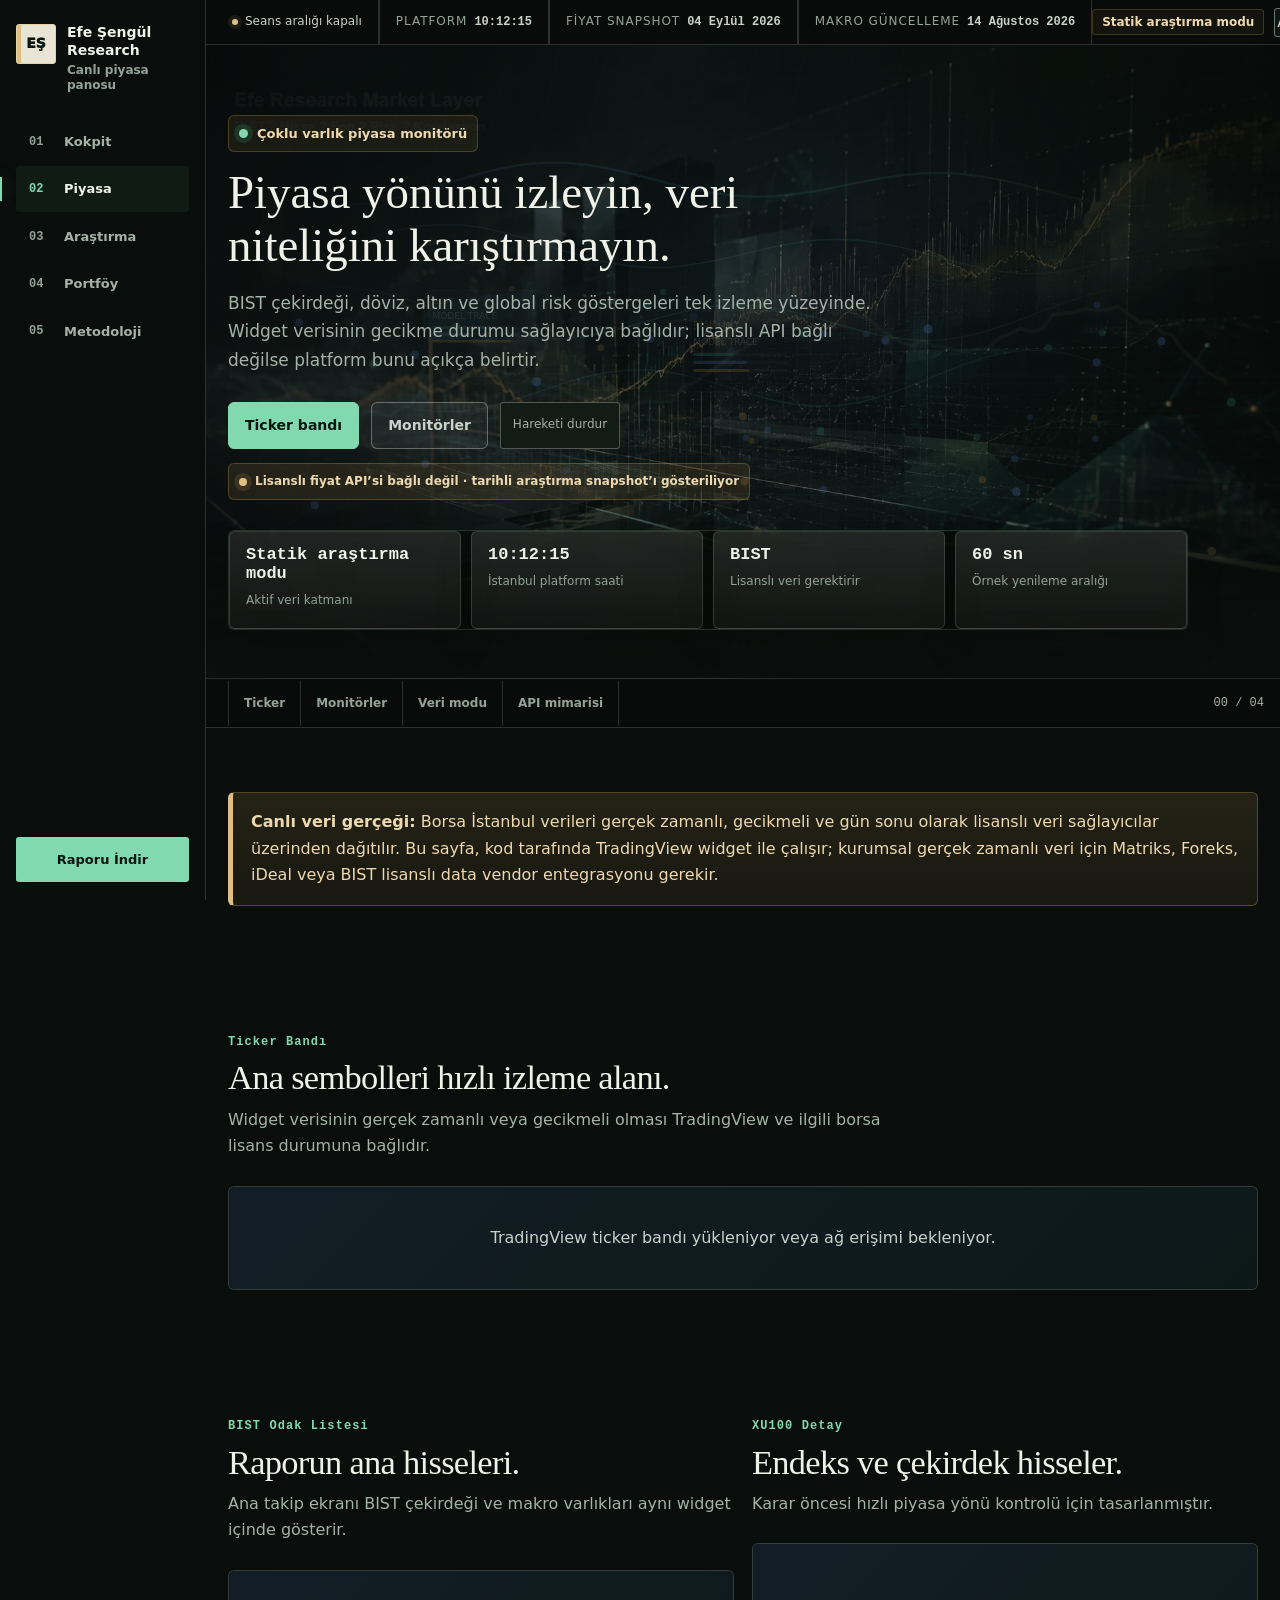
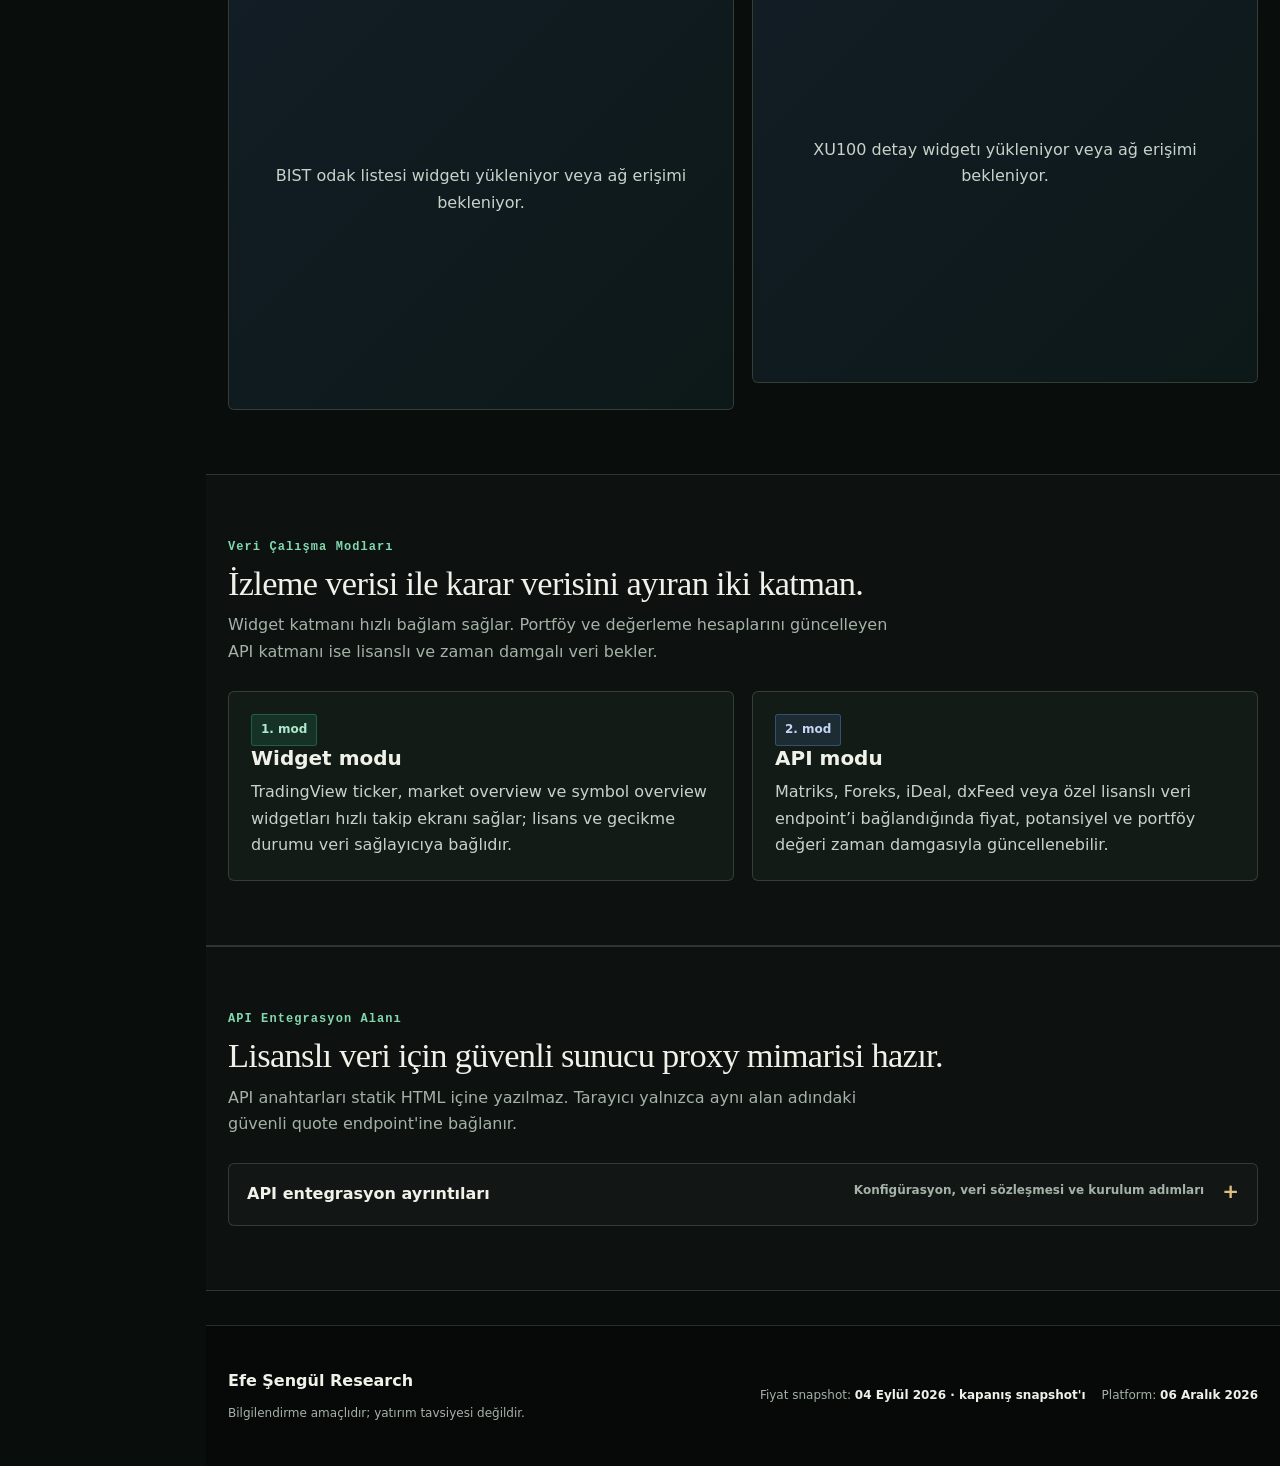
==== live.html @ 3cf21841 "feat: Faz 2 basariyla tamamlandi ve dinamik platform UI entegre edildi" ====
<!doctype html>
<html lang="tr">
<head>
  <meta charset="utf-8">
  <meta name="viewport" content="width=device-width, initial-scale=1">
  <meta name="theme-color" content="#080b0d">
  <title>Canlı Piyasa | Efe Şengül Research</title>
  <meta name="description" content="BIST 100, ana hisseler, USD/TRY, altın ve global teknoloji teması için TradingView widget destekli canlı piyasa ekranı.">
  <link rel="stylesheet" href="assets/css/styles.css?v=3.4.0">
  <link rel="stylesheet" href="assets/css/research-os.css?v=3.4.0">
  <link rel="icon" href="assets/img/logo.svg" type="image/svg+xml">
  <script defer src="assets/js/data.js?v=3.4.0"></script>
  <script defer src="assets/js/finance-3d-background.js?v=3.4.0"></script>
  <script defer src="assets/js/app.js?v=3.4.0"></script>
  <script defer blocking="render" src="assets/js/platform-ui.js?v=3.4.0"></script>
  <script defer src="assets/js/live-adapter.js?v=3.4.0"></script>
</head>
<body data-page="live" data-scene="flow">
  <div class="market-backdrop" aria-hidden="true"></div>
  <a class="skip-link" href="#main">İçeriğe geç</a>
  <nav class="nav">
    <div class="container nav-inner">
      <a class="brand" href="index.html"><span class="brand-mark">EŞ</span><span>Efe Şengül Research<small>Canlı piyasa panosu</small></span></a>
      <button class="nav-toggle" type="button" aria-controls="site-links" aria-expanded="false" aria-label="Menüyü aç"><span></span></button>
      <div class="links" id="site-links">
        <a href="index.html">Kokpit</a>
        <a class="active" href="live.html">Piyasa</a>
        <a href="report.html">Araştırma</a>
        <a href="portfolio.html">Portföy</a>
        <a href="methodology.html">Metodoloji</a>
        <a class="btn primary small" href="downloads/BIST_Rapor_Efe_AI_Profesyonel_Final.docx">Raporu İndir</a>
      </div>
    </div>
  </nav>

  <header class="hero page-hero">
    <video class="hero-video" muted loop playsinline preload="none" poster="assets/img/finance-depth-poster.webp">
      <source src="assets/video/market-motion.webm" type="video/webm">
    </video>
    <div class="container">
      <span class="eyebrow"><i class="status-dot"></i> Çoklu varlık piyasa monitörü</span>
      <h1>Piyasa yönünü izleyin, veri niteliğini karıştırmayın.</h1>
      <p class="lead">BIST çekirdeği, döviz, altın ve global risk göstergeleri tek izleme yüzeyinde. Widget verisinin gecikme durumu sağlayıcıya bağlıdır; lisanslı API bağlı değilse platform bunu açıkça belirtir.</p>
      <div class="hero-actions">
        <a class="btn primary" href="#ticker">Ticker bandı</a>
        <a class="btn ghost" href="#monitor">Monitörler</a>
      </div>
      <div class="hero-stats">
        <div class="stat"><b data-feed-label>Statik araştırma modu</b><span>Aktif veri katmanı</span></div>
        <div class="stat"><b data-clock="time">--:--</b><span>İstanbul platform saati</span></div>
        <div class="stat"><b>BIST</b><span>Lisanslı veri gerektirir</span></div>
        <div class="stat"><b>60 sn</b><span>Örnek yenileme aralığı</span></div>
      </div>
    </div>
  </header>

  <main id="main">
    <div class="page-tabs-wrap" aria-label="Piyasa ekranı bölümleri">
      <div class="container page-tabs"><a href="#ticker">Ticker</a><a href="#monitor">Monitörler</a><a href="#modes">Veri modu</a><a href="#api">API mimarisi</a></div>
    </div>
    <section>
      <div class="container">
        <div class="notice"><strong>Canlı veri gerçeği:</strong> Borsa İstanbul verileri gerçek zamanlı, gecikmeli ve gün sonu olarak lisanslı veri sağlayıcılar üzerinden dağıtılır. Bu sayfa, kod tarafında TradingView widget ile çalışır; kurumsal gerçek zamanlı veri için Matriks, Foreks, iDeal veya BIST lisanslı data vendor entegrasyonu gerekir.</div>
      </div>
    </section>

    <section id="ticker">
      <div class="container">
        <div class="section-head">
          <div>
            <p class="section-kicker">Ticker Bandı</p>
            <h2 class="section-title">Ana sembolleri hızlı izleme alanı.</h2>
            <p class="section-sub">Widget verisinin gerçek zamanlı veya gecikmeli olması TradingView ve ilgili borsa lisans durumuna bağlıdır.</p>
          </div>
        </div>
        <div class="live-box compact">
          <div class="tradingview-widget-container">
            <div class="tradingview-widget-container__widget"></div>
            <script type="text/javascript" src="https://s3.tradingview.com/external-embedding/embed-widget-ticker-tape.js" async>
            {"symbols":[{"proName":"BIST:XU100","title":"BIST 100"},{"proName":"BIST:GARAN","title":"GARAN"},{"proName":"BIST:YKBNK","title":"YKBNK"},{"proName":"BIST:AKBNK","title":"AKBNK"},{"proName":"BIST:TUPRS","title":"TUPRS"},{"proName":"BIST:ASELS","title":"ASELS"},{"proName":"BIST:BIMAS","title":"BIMAS"},{"proName":"BIST:THYAO","title":"THYAO"},{"proName":"FX_IDC:USDTRY","title":"USD/TRY"},{"proName":"OANDA:XAUUSD","title":"Altın"}],"showSymbolLogo":true,"isTransparent":true,"displayMode":"adaptive","colorTheme":"dark","locale":"tr"}
            </script>
          </div>
          <div class="live-placeholder">TradingView ticker bandı yükleniyor veya ağ erişimi bekleniyor.</div>
        </div>
      </div>
    </section>

    <section id="monitor">
      <div class="container grid two">
        <div>
          <div class="section-head">
            <div>
              <p class="section-kicker">BIST Odak Listesi</p>
              <h2 class="section-title">Raporun ana hisseleri.</h2>
              <p class="section-sub">Ana takip ekranı BIST çekirdeği ve makro varlıkları aynı widget içinde gösterir.</p>
            </div>
          </div>
          <div class="live-box">
            <div class="tradingview-widget-container" style="height:100%;width:100%">
              <div class="tradingview-widget-container__widget" style="height:calc(100% - 32px);width:100%"></div>
              <script type="text/javascript" src="https://s3.tradingview.com/external-embedding/embed-widget-market-overview.js" async>
              {"colorTheme":"dark","dateRange":"12M","showChart":true,"locale":"tr","largeChartUrl":"","isTransparent":true,"showSymbolLogo":true,"showFloatingTooltip":false,"width":"100%","height":"100%","plotLineColorGrowing":"rgba(53, 196, 159, 1)","plotLineColorFalling":"rgba(239, 102, 119, 1)","gridLineColor":"rgba(255, 255, 255, 0.06)","scaleFontColor":"rgba(203, 213, 225, 1)","belowLineFillColorGrowing":"rgba(53, 196, 159, 0.14)","belowLineFillColorFalling":"rgba(239, 102, 119, 0.12)","belowLineFillColorGrowingBottom":"rgba(53, 196, 159, 0)","belowLineFillColorFallingBottom":"rgba(239, 102, 119, 0)","symbolActiveColor":"rgba(53, 196, 159, 0.16)","tabs":[{"title":"BIST Çekirdek","symbols":[{"s":"BIST:XU100","d":"BIST 100"},{"s":"BIST:GARAN","d":"GARAN"},{"s":"BIST:YKBNK","d":"YKBNK"},{"s":"BIST:AKBNK","d":"AKBNK"},{"s":"BIST:TUPRS","d":"TUPRS"},{"s":"BIST:ASELS","d":"ASELS"},{"s":"BIST:BIMAS","d":"BIMAS"},{"s":"BIST:TCELL","d":"TCELL"},{"s":"BIST:THYAO","d":"THYAO"}]},{"title":"Makro","symbols":[{"s":"FX_IDC:USDTRY","d":"USD/TRY"},{"s":"OANDA:XAUUSD","d":"XAU/USD"},{"s":"TVC:DXY","d":"DXY"},{"s":"NASDAQ:NDX","d":"Nasdaq 100"}]}]}
              </script>
            </div>
            <div class="live-placeholder">BIST odak listesi widgetı yükleniyor veya ağ erişimi bekleniyor.</div>
          </div>
        </div>
        <div>
          <div class="section-head">
            <div>
              <p class="section-kicker">XU100 Detay</p>
              <h2 class="section-title">Endeks ve çekirdek hisseler.</h2>
              <p class="section-sub">Karar öncesi hızlı piyasa yönü kontrolü için tasarlanmıştır.</p>
            </div>
          </div>
          <div class="live-box">
            <div class="tradingview-widget-container" style="height:100%;width:100%">
              <div class="tradingview-widget-container__widget" style="height:100%;width:100%"></div>
              <script type="text/javascript" src="https://s3.tradingview.com/external-embedding/embed-widget-symbol-overview.js" async>
              {"symbols":[["BIST 100","BIST:XU100|1D"],["Garanti","BIST:GARAN|1D"],["Tüpraş","BIST:TUPRS|1D"],["Aselsan","BIST:ASELS|1D"]],"chartOnly":false,"width":"100%","height":"100%","locale":"tr","colorTheme":"dark","autosize":true,"showVolume":false,"showMA":false,"hideDateRanges":false,"hideMarketStatus":false,"hideSymbolLogo":false,"scalePosition":"right","scaleMode":"Normal","fontFamily":"Inter, sans-serif","fontSize":"10","noTimeScale":false,"valuesTracking":"1","changeMode":"price-and-percent","chartType":"area","lineWidth":2,"lineType":0,"dateRanges":["1d|1","1m|30","3m|60","12m|1D","60m|1W","all|1M"]}
              </script>
            </div>
            <div class="live-placeholder">XU100 detay widgetı yükleniyor veya ağ erişimi bekleniyor.</div>
          </div>
        </div>
      </div>
    </section>

    <section class="band" id="modes">
      <div class="container">
        <div class="section-head compact-head">
          <div>
            <p class="section-kicker">Veri Çalışma Modları</p>
            <h2 class="section-title">İzleme verisi ile karar verisini ayıran iki katman.</h2>
            <p class="section-sub">Widget katmanı hızlı bağlam sağlar. Portföy ve değerleme hesaplarını güncelleyen API katmanı ise lisanslı ve zaman damgalı veri bekler.</p>
          </div>
        </div>
        <div class="grid two" id="live-modes"></div>
      </div>
    </section>

    <section id="api" class="band">
      <div class="container">
        <div class="section-head compact-head">
          <div>
            <p class="section-kicker">API Entegrasyon Alanı</p>
            <h2 class="section-title">Lisanslı veri için güvenli sunucu proxy mimarisi hazır.</h2>
            <p class="section-sub">API anahtarları statik HTML içine yazılmaz. Tarayıcı yalnızca aynı alan adındaki güvenli quote endpoint'ine bağlanır.</p>
          </div>
        </div>
        <details class="technical-disclosure">
          <summary><span>API entegrasyon ayrıntıları</span><small>Konfigürasyon, veri sözleşmesi ve kurulum adımları</small></summary>
          <div class="technical-body">
        <div class="code">window.EFE_RESEARCH_LIVE_CONFIG = {
  provider: 'licensed-vendor',
  endpoint: '/api/quotes',
  indexSymbol: 'XU100',
  refreshMs: 60000
};</div>
        <div class="section-head" style="margin-top:28px">
          <div>
            <p class="section-kicker">Kurulum Adımları</p>
            <h2 class="section-title">Widget modundan API moduna geçiş.</h2>
            <p class="section-sub">Bu adımlar tamamlandığında canlı fiyatlar değerleme panosuna ve portföy ekranına bağlanabilir.</p>
          </div>
        </div>
        <div class="process" id="api-steps"></div>
        <div class="code" style="margin-top:18px">Beklenen örnek endpoint çıktısı:
GET /api/quotes?symbols=GARAN,YKBNK,AKBNK,TUPRS,XU100

{
  "GARAN": {
    "price": 131.40,
    "changePct": 0.00,
    "time": "2026-09-04T18:10:00+03:00"
  },
  "XU100": {
    "price": 14012.42,
    "time": "2026-09-04T18:30:00+03:00"
  }
}</div>
          </div>
        </details>
      </div>
    </section>
  </main>

  <footer class="footer">
    <div class="container footer-grid">
      <div><b>Efe Şengül Research</b><div class="disclaimer">Bilgilendirme amaçlıdır; yatırım tavsiyesi değildir.</div></div>
      <div class="footer-meta"><span>Fiyat snapshot: <b data-lock="marketReferenceDate"></b></span><span>Platform: <b data-clock="date"></b></span></div>
    </div>
  </footer>
</body>
</html>
---- assets/css/styles.css ----
:root{
  /* Shared design decisions. Existing component names below are aliases. */
  --color-bg:#090d0b;
  --color-bg-soft:#0e1410;
  --color-surface:#131b16;
  --color-surface-raised:#1b261f;
  --color-surface-high:#223027;
  --color-text:#f0f2e9;
  --color-text-secondary:#c8d2ca;
  --color-text-muted:#a4b2a8;
  --color-text-subtle:#94a399;
  --color-on-accent:#09150f;
  --color-signal:#82d9b0;
  --color-signal-light:#afe9cc;
  --color-reference:#9cbcf3;
  --color-reference-light:#c4d5f5;
  --color-caution:#dfc082;
  --color-caution-light:#eed9b0;
  --color-risk:#f39792;
  --color-risk-light:#ffc1bb;
  --color-border:rgba(200,219,206,.18);
  --color-border-strong:rgba(200,219,206,.32);
  --color-border-control:#657d6e;
  --color-focus:var(--color-signal-light);
  --font-ui:"Segoe UI",system-ui,-apple-system,BlinkMacSystemFont,Arial,sans-serif;
  --font-editorial:Georgia,"Times New Roman",serif;
  --font-data:Consolas,"SFMono-Regular",Menlo,monospace;
  --text-caption:.75rem;
  --text-small:.8125rem;
  --text-ui:.875rem;
  --text-body:1rem;
  --text-lead:1.0625rem;
  --text-card:1.25rem;
  --text-section:clamp(1.75rem,1.35rem + 1vw,2.25rem);
  --text-display:clamp(2.25rem,1.65rem + 1.6vw,3.25rem);
  --leading-body:1.65;
  --leading-compact:1.4;
  --leading-heading:1.12;
  --measure-copy:65ch;
  --measure-lead:60ch;
  --measure-title:24ch;
  --space-1:4px;
  --space-2:8px;
  --space-3:12px;
  --space-4:16px;
  --space-5:20px;
  --space-6:24px;
  --space-8:32px;
  --space-12:48px;
  --space-16:64px;
  --space-24:96px;
  --space-section:clamp(44px,5vw,72px);
  --page-gutter:clamp(16px,2.2vw,32px);
  --radius-xs:3px;
  --radius-sm:6px;
  --radius-md:10px;
  --shadow-sm:0 8px 24px rgba(0,0,0,.16);
  --shadow-md:0 18px 48px rgba(0,0,0,.24);
  --shadow-lg:0 28px 80px rgba(0,0,0,.4);
  --motion-micro:180ms;
  --motion-ui:400ms;
  --motion-narrative:760ms;
  --ease-out:cubic-bezier(.22,1,.36,1);
  --bg:var(--color-bg);
  --bg-2:var(--color-bg-soft);
  --bg-3:var(--color-surface);
  --surface:var(--color-surface);
  --surface-2:var(--color-surface-raised);
  --surface-3:var(--color-surface-high);
  --surface-soft:rgba(255,255,255,.04);
  --ink:var(--color-text);
  --ink-2:var(--color-text-secondary);
  --muted:var(--color-text-muted);
  --muted-2:var(--color-text-subtle);
  --line:var(--color-border);
  --line-strong:var(--color-border-strong);
  --green:var(--color-signal);
  --green-2:var(--color-signal-light);
  --blue:var(--color-reference);
  --blue-2:var(--color-reference-light);
  --gold:var(--color-caution);
  --gold-2:var(--color-caution-light);
  --red:var(--color-risk);
  --red-2:var(--color-risk-light);
  --shadow:var(--shadow-md);
  --shadow-strong:var(--shadow-lg);
  --radius:var(--radius-sm);
  --max:1480px;
  --nav-h:74px;
  --rail-h:44px;
  --tabs-h:48px;
  --shell-sticky-offset:calc(var(--rail-h) + 1px);
}

*{box-sizing:border-box}
html{scroll-behavior:smooth;background:var(--bg)}
body{
  margin:0;
  min-width:320px;
  overflow-x:hidden;
  color:var(--ink-2);
  background:
    linear-gradient(180deg,#07090a 0%,#0b1012 42%,#080b0c 100%);
  font-family:var(--font-ui);
  font-size:var(--text-body);
  line-height:var(--leading-body);
  text-rendering:optimizeLegibility;
}
body::selection{background:rgba(52,211,153,.22);color:var(--ink)}
a{color:inherit;text-decoration:none}
button,input,select,textarea{font:inherit}
img,svg,video,canvas{max-width:100%}
h1,h2,h3,p{overflow-wrap:anywhere}
.container{max-width:var(--max);margin:0 auto;padding:0 var(--space-6)}
.skip-link{
  position:absolute;
  left:24px;
  top:-64px;
  z-index:300;
  padding:10px 14px;
  border:1px solid var(--line-strong);
  border-radius:var(--radius);
  background:#f8fbff;
  color:var(--color-on-accent);
  font-weight:850;
}
.skip-link:focus{top:14px}
:focus-visible{
  outline:2px solid var(--color-focus);
  outline-offset:3px;
}

.market-backdrop{
  position:fixed;
  inset:0;
  z-index:-2;
  pointer-events:none;
  overflow:hidden;
  background:
    linear-gradient(180deg,rgba(9,13,14,.94),rgba(6,9,10,.99)),
    linear-gradient(120deg,rgba(79,209,165,.06),transparent 42%,rgba(215,179,106,.045));
}
.market-backdrop::before{
  content:"";
  position:absolute;
  inset:0;
  opacity:.42;
  background:
    linear-gradient(rgba(180,205,230,.045) 1px,transparent 1px),
    linear-gradient(90deg,rgba(180,205,230,.045) 1px,transparent 1px);
  background-size:48px 48px;
  mask-image:linear-gradient(180deg,rgba(0,0,0,.85),rgba(0,0,0,.35));
}
.market-backdrop::after{
  content:"";
  position:absolute;
  inset:-25% -10%;
  opacity:.28;
  background:
    repeating-linear-gradient(112deg,transparent 0 94px,rgba(52,211,153,.15) 95px 96px,transparent 97px 190px),
    repeating-linear-gradient(68deg,transparent 0 132px,rgba(228,183,97,.10) 133px 134px,transparent 135px 264px);
  transform:translate3d(-4%,0,0);
  animation:marketDrift 32s linear infinite;
}
@keyframes marketDrift{to{transform:translate3d(4%,0,0)}}

.nav{
  position:sticky;
  top:0;
  z-index:120;
  background:rgba(7,9,10,.88);
  border-bottom:1px solid var(--line);
  backdrop-filter:blur(18px);
}
.nav-inner{
  min-height:var(--nav-h);
  display:flex;
  align-items:center;
  justify-content:space-between;
  gap:var(--space-5);
}
.brand{
  display:flex;
  align-items:center;
  gap:var(--space-3);
  min-width:0;
  font-weight:900;
  color:var(--ink);
  flex:0 0 auto;
  white-space:nowrap;
}
.brand-mark{
  width:42px;
  height:42px;
  display:grid;
  place-items:center;
  flex:0 0 auto;
  border:1px solid rgba(240,210,140,.36);
  border-radius:var(--radius);
  color:var(--color-on-accent);
  background:linear-gradient(135deg,#d6a94f,#fff1ba 56%,#7de7c8);
  box-shadow:0 14px 34px rgba(228,183,97,.22);
  font-weight:950;
}
.brand small{
  display:block;
  margin-top:-3px;
  color:var(--muted);
  font-size:var(--text-caption);
  font-weight:700;
}
.links{
  display:flex;
  align-items:center;
  gap:var(--space-1);
}
.links a{
  padding:10px var(--space-3);
  border:1px solid transparent;
  border-radius:var(--radius);
  color:var(--ink-2);
  font-size:var(--text-ui);
  font-weight:760;
}
.links a:hover,
.links a.active{
  border-color:rgba(255,255,255,.08);
  background:rgba(255,255,255,.07);
  color:var(--ink);
}
.nav-toggle{
  display:none;
  width:42px;
  height:42px;
  border:1px solid var(--line);
  border-radius:var(--radius);
  background:rgba(255,255,255,.06);
  color:var(--ink);
  align-items:center;
  justify-content:center;
  cursor:pointer;
}
.nav-toggle span{
  display:block;
  width:18px;
  height:2px;
  background:currentColor;
  position:relative;
}
.nav-toggle span::before,
.nav-toggle span::after{
  content:"";
  position:absolute;
  left:0;
  width:18px;
  height:2px;
  background:currentColor;
}
.nav-toggle span::before{top:-6px}
.nav-toggle span::after{top:6px}

.btn{
  display:inline-flex;
  align-items:center;
  justify-content:center;
  gap:9px;
  min-height:44px;
  padding:11px var(--space-4);
  border:1px solid var(--line-strong);
  border-radius:var(--radius);
  background:rgba(255,255,255,.065);
  color:var(--ink);
  font-weight:820;
  cursor:pointer;
  transition:transform var(--motion-micro) var(--ease-out), box-shadow var(--motion-micro) var(--ease-out), border-color var(--motion-micro) var(--ease-out), background var(--motion-micro) var(--ease-out);
}
.btn:hover{
  transform:translateY(-1px);
  border-color:rgba(255,255,255,.42);
  background:rgba(255,255,255,.10);
  box-shadow:0 16px 32px rgba(0,0,0,.22);
}
.btn.primary{
  border-color:transparent;
  color:var(--color-on-accent);
  background:linear-gradient(135deg,#d8aa50,#fff0ba 56%,#7de7c8);
  box-shadow:0 18px 38px rgba(228,183,97,.24);
}
.btn.dark{background:#050b12;border-color:var(--line-strong);color:var(--ink)}
.btn.blue{
  border-color:rgba(107,166,255,.32);
  background:rgba(107,166,255,.12);
  color:var(--blue-2);
}
.btn.ghost{background:transparent;color:var(--ink);border-color:rgba(255,255,255,.32)}
.btn.small{min-height:38px;padding:var(--space-2) var(--space-3);font-size:var(--text-small)}

.hero{
  position:relative;
  overflow:hidden;
  isolation:isolate;
  color:var(--ink);
  background:
    linear-gradient(145deg,#060809 0%,#0d1517 52%,#111b1d 100%);
}
.hero-video{
  position:absolute;
  inset:0;
  z-index:0;
  width:100%;
  height:100%;
  object-fit:cover;
  opacity:.15;
  filter:saturate(.92) contrast(1.12) brightness(.72);
  pointer-events:none;
}
.finance-bg-canvas{
  position:absolute;
  inset:0;
  z-index:1;
  width:100%;
  height:100%;
  pointer-events:none;
  opacity:.86;
  mix-blend-mode:screen;
}
.hero::before{
  content:"";
  position:absolute;
  inset:0;
  z-index:2;
  opacity:.72;
  pointer-events:none;
  background:
    linear-gradient(90deg,rgba(7,9,10,.96) 0%,rgba(7,10,11,.76) 43%,rgba(7,10,11,.42) 100%),
    linear-gradient(rgba(255,255,255,.05) 1px,transparent 1px),
    linear-gradient(90deg,rgba(255,255,255,.045) 1px,transparent 1px);
  background-size:auto,44px 44px,44px 44px;
}
.hero::after{
  content:"";
  position:absolute;
  z-index:2;
  left:0;
  right:0;
  bottom:-1px;
  height:160px;
  pointer-events:none;
  background:linear-gradient(180deg,transparent,rgba(5,11,18,.75) 62%,var(--bg));
}
.home-hero{padding:var(--space-8) 0 var(--space-5)}
.page-hero{padding:58px 0 46px}
.hero .container{position:relative;z-index:3}
.hero-grid{
  display:grid;
  grid-template-columns:minmax(0,1.06fr) minmax(410px,.94fr);
  gap:42px;
  align-items:center;
}
.eyebrow{
  display:inline-flex;
  align-items:center;
  gap:9px;
  padding:7px 10px;
  border:1px solid rgba(228,183,97,.24);
  border-radius:var(--radius);
  background:rgba(228,183,97,.08);
  color:var(--gold-2);
  font-size:var(--text-small);
  font-weight:880;
}
.status-dot{
  width:9px;
  height:9px;
  border-radius:50%;
  background:var(--green);
  box-shadow:0 0 0 5px rgba(52,211,153,.14);
}
h1{
  font-family:var(--font-editorial);
  max-width:930px;
  margin:18px 0 18px;
  color:var(--ink);
  font-size:48px;
  line-height:1.04;
  letter-spacing:0;
}
.page-hero h1{max-width:820px;font-size:46px}
.lead{
  max-width:var(--measure-lead);
  margin:0;
  color:var(--ink-2);
  font-size:19px;
}
.hero-actions{
  display:flex;
  flex-wrap:wrap;
  gap:var(--space-3);
  margin-top:28px;
}
.hero-actions .btn.ghost{
  border-color:rgba(255,255,255,.30);
  background:rgba(255,255,255,.045);
}
.hero-actions .btn.ghost:hover{background:rgba(255,255,255,.10)}
.live-data-status{
  display:inline-flex;
  align-items:center;
  width:max-content;
  max-width:100%;
  margin-top:14px;
  padding:var(--space-2) 10px;
  border:1px solid rgba(228,183,97,.25);
  border-radius:var(--radius);
  background:rgba(228,183,97,.10);
  color:var(--gold-2);
  font-size:var(--text-caption);
  font-weight:820;
}
.live-data-status::before{
  content:"";
  width:8px;
  height:8px;
  margin-right:var(--space-2);
  border-radius:50%;
  background:var(--gold);
  box-shadow:0 0 0 5px rgba(228,183,97,.12);
}
.live-data-status[data-state="live"]{
  border-color:rgba(52,211,153,.30);
  background:rgba(52,211,153,.10);
  color:var(--green-2);
}
.live-data-status[data-state="live"]::before{
  background:var(--green);
  box-shadow:0 0 0 5px rgba(52,211,153,.13);
}
.live-data-status[data-state="error"]{
  border-color:rgba(239,102,119,.32);
  background:rgba(239,102,119,.10);
  color:var(--red-2);
}
.live-data-status[data-state="error"]::before{
  background:var(--red);
  box-shadow:0 0 0 5px rgba(239,102,119,.12);
}
.hero-stats{
  display:grid;
  grid-template-columns:repeat(4,1fr);
  gap:10px;
  margin-top:30px;
  max-width:860px;
}
.stat{
  min-height:98px;
  padding:15px;
  border:1px solid rgba(205,220,235,.20);
  border-radius:var(--radius);
  background:linear-gradient(180deg,rgba(255,255,255,.10),rgba(255,255,255,.045));
  box-shadow:0 16px 36px rgba(0,0,0,.17);
  backdrop-filter:blur(12px);
}
.stat b{
  display:block;
  color:var(--ink);
  font-size:24px;
  line-height:1.1;
}
.stat span{
  display:block;
  margin-top:var(--space-2);
  color:var(--ink-2);
  font-size:var(--text-caption);
}

.terminal-panel{
  position:relative;
  min-height:514px;
  padding:var(--space-4);
  border:1px solid rgba(205,220,235,.22);
  border-radius:var(--radius);
  background:linear-gradient(180deg,rgba(255,255,255,.11),rgba(255,255,255,.045));
  box-shadow:var(--shadow-strong);
  backdrop-filter:blur(18px);
}
.terminal-panel::before{
  content:"";
  position:absolute;
  inset:16px;
  border-radius:var(--radius);
  pointer-events:none;
  background:
    linear-gradient(rgba(255,255,255,.035) 1px,transparent 1px),
    linear-gradient(90deg,rgba(255,255,255,.03) 1px,transparent 1px);
  background-size:28px 28px;
  opacity:.45;
}
.terminal-screen{
  position:relative;
  height:100%;
  min-height:482px;
  overflow:hidden;
  border:1px solid rgba(205,220,235,.16);
  border-radius:var(--radius);
  background:linear-gradient(180deg,#07111d,#091723 55%,#071018);
}
.terminal-top{
  height:46px;
  display:flex;
  align-items:center;
  justify-content:space-between;
  gap:14px;
  padding:0 14px;
  border-bottom:1px solid rgba(205,220,235,.12);
  background:rgba(255,255,255,.035);
  color:var(--ink-2);
  font-size:var(--text-small);
}
.window-dots{display:flex;gap:7px}
.window-dots i{
  width:9px;
  height:9px;
  border-radius:50%;
  background:#ef6677;
}
.window-dots i:nth-child(2){background:#e4b761}
.window-dots i:nth-child(3){background:#34d399}
.market-chart{
  position:relative;
  height:152px;
  border-bottom:1px solid rgba(205,220,235,.12);
  background:
    linear-gradient(rgba(255,255,255,.055) 1px,transparent 1px),
    linear-gradient(90deg,rgba(255,255,255,.045) 1px,transparent 1px);
  background-size:34px 34px;
}
.market-chart svg{width:100%;height:100%;display:block}
.market-line{
  stroke:url(#chartStroke);
  stroke-width:3;
  fill:none;
  stroke-linecap:round;
  stroke-dasharray:680;
  animation:drawLine 5.2s ease-in-out infinite alternate;
  filter:drop-shadow(0 0 12px rgba(52,211,153,.36));
}
@keyframes drawLine{from{stroke-dashoffset:260}to{stroke-dashoffset:0}}
.terminal-metrics{
  display:grid;
  grid-template-columns:repeat(2,1fr);
  gap:var(--space-3);
  padding:14px;
}
.terminal-metric{
  padding:15px;
  border:1px solid rgba(205,220,235,.12);
  border-radius:var(--radius);
  background:rgba(255,255,255,.052);
}
.terminal-metric label{display:block;color:var(--muted);font-size:var(--text-caption)}
.terminal-metric b{display:block;margin-top:5px;color:var(--ink);font-size:24px}
.terminal-metric span{display:block;margin-top:5px;color:var(--green-2);font-size:var(--text-caption)}
.terminal-list{
  display:grid;
  gap:var(--space-2);
  padding:0 14px 14px;
}
.terminal-row{
  display:grid;
  grid-template-columns:78px 1fr 84px;
  gap:10px;
  align-items:center;
  color:var(--ink-2);
  font-size:var(--text-small);
}
.mini-track{
  height:8px;
  border-radius:99px;
  background:rgba(255,255,255,.10);
  overflow:hidden;
}
.mini-track i{
  display:block;
  height:100%;
  border-radius:inherit;
  background:linear-gradient(90deg,var(--blue),var(--green),var(--gold));
}

main{position:relative;z-index:1}
section{padding:var(--space-section) 0}
section[id]{scroll-margin-top:calc(var(--nav-h) + 58px)}
.section-head{
  display:flex;
  align-items:flex-end;
  justify-content:space-between;
  gap:var(--space-6);
  margin-bottom:26px;
}
.section-kicker{
  margin:0 0 var(--space-2);
  color:var(--green-2);
  font-size:var(--text-small);
  font-weight:880;
}
.section-title{
  font-family:var(--font-editorial);
  margin:0;
  color:var(--ink);
  font-size:34px;
  line-height:1.12;
  letter-spacing:0;
}
.section-sub{
  max-width:var(--measure-copy);
  margin:10px 0 0;
  color:var(--muted);
}
.band{
  background:linear-gradient(180deg,rgba(255,255,255,.035),rgba(255,255,255,.018));
  border-top:1px solid var(--line);
  border-bottom:1px solid var(--line);
}
.dark-band{
  position:relative;
  overflow:hidden;
  background:
    linear-gradient(135deg,rgba(11,23,34,.96),rgba(5,11,18,.96)),
    repeating-linear-gradient(90deg,transparent 0 88px,rgba(52,211,153,.08) 89px 90px,transparent 91px 176px);
  border-top:1px solid rgba(255,255,255,.08);
  border-bottom:1px solid rgba(255,255,255,.08);
  color:var(--ink);
}
.dark-band .section-sub,
.dark-band .muted{color:var(--ink-2)}

.grid{display:grid;gap:18px}
.grid.two{grid-template-columns:repeat(2,minmax(0,1fr))}
.grid.three{grid-template-columns:repeat(3,minmax(0,1fr))}
.grid.four{grid-template-columns:repeat(4,minmax(0,1fr))}
.card{
  min-width:0;
  padding:22px;
  border:1px solid var(--line);
  border-radius:var(--radius);
  background:linear-gradient(180deg,rgba(255,255,255,.070),rgba(255,255,255,.035));
  box-shadow:var(--shadow);
}
.card h3{
  margin:0 0 9px;
  color:var(--ink);
  font-size:var(--text-card);
  line-height:1.22;
}
.card p{margin:0;color:var(--ink-2)}
.card.link-card{
  transition:transform var(--motion-micro) var(--ease-out), border-color var(--motion-micro) var(--ease-out), box-shadow var(--motion-micro) var(--ease-out);
}
.card.link-card:hover{
  transform:translateY(-3px);
  border-color:rgba(125,231,200,.34);
  box-shadow:0 26px 58px rgba(0,0,0,.34);
}
.card.dark{
  background:linear-gradient(135deg,#08131e,#111f2c);
  border-color:rgba(255,255,255,.14);
}
.muted{color:var(--muted)}
.tag{
  display:inline-flex;
  align-items:center;
  gap:7px;
  min-height:28px;
  padding:5px 9px;
  border:1px solid rgba(228,183,97,.30);
  border-radius:var(--radius);
  background:rgba(228,183,97,.12);
  color:var(--gold-2);
  font-size:var(--text-caption);
  font-weight:850;
}
.tag.green{background:rgba(52,211,153,.12);border-color:rgba(52,211,153,.28);color:var(--green-2)}
.tag.blue{background:rgba(107,166,255,.12);border-color:rgba(107,166,255,.30);color:var(--blue-2)}
.tag.red{background:rgba(239,102,119,.12);border-color:rgba(239,102,119,.30);color:var(--red-2)}
.tag.dark{background:rgba(255,255,255,.08);border-color:var(--line);color:var(--ink)}

.trust-strip{
  position:relative;
  margin-top:-1px;
  background:rgba(7,19,29,.95);
  border-top:1px solid rgba(255,255,255,.08);
  border-bottom:1px solid var(--line);
}
.trust-grid{
  display:grid;
  grid-template-columns:repeat(4,1fr);
  gap:0;
}
.trust-item{
  padding:var(--space-5) 18px;
  border-left:1px solid var(--line);
}
.trust-item:first-child{border-left:0}
.trust-item b{display:block;margin-bottom:var(--space-1);color:var(--ink)}
.trust-item span{color:var(--muted);font-size:var(--text-small)}

.feature-card{
  display:grid;
  grid-template-rows:auto auto 1fr;
  gap:11px;
}
.feature-icon{
  width:38px;
  height:38px;
  display:grid;
  place-items:center;
  border:1px solid rgba(125,231,200,.24);
  border-radius:var(--radius);
  background:rgba(52,211,153,.10);
  color:var(--green-2);
  font-weight:900;
}
.process{
  display:grid;
  grid-template-columns:repeat(4,1fr);
  gap:14px;
  counter-reset:step;
}
.process-step{
  position:relative;
  min-height:190px;
  padding:var(--space-5);
  border:1px solid var(--line);
  border-radius:var(--radius);
  background:linear-gradient(180deg,rgba(255,255,255,.072),rgba(255,255,255,.036));
  box-shadow:var(--shadow);
  counter-increment:step;
}
.process-step::before{
  content:counter(step);
  width:34px;
  height:34px;
  display:grid;
  place-items:center;
  margin-bottom:18px;
  border:1px solid rgba(240,210,140,.32);
  border-radius:var(--radius);
  color:var(--color-on-accent);
  background:linear-gradient(135deg,#d8aa50,#fff0ba);
  font-weight:900;
}
.process-step h3{margin:0 0 var(--space-2);color:var(--ink);font-size:18px}
.process-step p{margin:0;color:var(--muted)}

.table-wrap{
  width:100%;
  overflow:auto;
  border:1px solid var(--line);
  border-radius:var(--radius);
  background:rgba(11,16,18,.92);
  box-shadow:var(--shadow);
  -webkit-overflow-scrolling:touch;
}
.filters{
  display:flex;
  flex-wrap:wrap;
  gap:10px;
  margin-bottom:var(--space-4);
}
.filter.active{
  color:var(--color-on-accent);
  border-color:transparent;
  background:linear-gradient(135deg,#7de7c8,#f0d28c);
}
table{
  width:100%;
  min-width:820px;
  border-collapse:collapse;
}
th,td{
  padding:14px;
  border-bottom:1px solid var(--line);
  text-align:left;
  vertical-align:top;
}
th{
  position:sticky;
  top:0;
  z-index:1;
  background:#151d1f;
  color:var(--ink-2);
  font-size:var(--text-caption);
  font-weight:880;
}
td{color:var(--ink-2)}
tbody tr:hover td{background:rgba(255,255,255,.035)}
.live-updated{
  color:var(--green-2);
  font-weight:850;
}
.score{font-weight:900;color:var(--gold-2)}
.risk-high{color:var(--red-2);font-weight:800}
.risk-mid{color:var(--gold-2);font-weight:800}
.risk-low{color:var(--green-2);font-weight:800}

.chart-card{min-height:390px}
.bars{display:grid;gap:10px;margin-top:18px}
.bar-row{
  display:grid;
  grid-template-columns:92px minmax(0,1fr) 48px;
  gap:10px;
  align-items:center;
  font-size:var(--text-small);
}
.bar-row b{overflow:hidden;text-overflow:ellipsis;white-space:nowrap}
.bar-track,
.bar{
  height:10px;
  overflow:hidden;
  border-radius:99px;
  background:rgba(255,255,255,.09);
}
.bar-fill,
.bar i{
  display:block;
  height:100%;
  border-radius:inherit;
  background:linear-gradient(90deg,var(--blue),var(--green),var(--gold));
}
.bar{margin-top:7px}
.allocation-row{
  display:grid;
  grid-template-columns:minmax(132px,.9fr) minmax(180px,1.7fr) 48px;
  gap:14px;
  align-items:center;
  padding:9px 0;
  border-bottom:1px solid rgba(151,174,198,.14);
}
.allocation-row:last-child{border-bottom:0}
.allocation-row b{
  display:block;
  color:var(--ink);
  font-size:var(--text-small);
  font-weight:900;
  white-space:nowrap;
  overflow:hidden;
  text-overflow:ellipsis;
}
.allocation-row small{
  display:block;
  margin-top:2px;
  color:var(--muted);
  font-size:var(--text-caption);
  line-height:1.25;
  white-space:nowrap;
  overflow:hidden;
  text-overflow:ellipsis;
}
.allocation-row strong{
  color:var(--ink);
  font-size:var(--text-small);
  text-align:right;
}
.allocation-track{
  height:11px;
  overflow:hidden;
  border-radius:99px;
  background:rgba(255,255,255,.09);
  box-shadow:inset 0 1px 2px rgba(0,0,0,.20);
}
.allocation-track i{
  display:block;
  height:100%;
  border-radius:inherit;
  background:linear-gradient(90deg,#6ba6ff 0%,#34d399 54%,#e4b761 100%);
}

.cockpit-grid{
  display:grid;
  grid-template-columns:repeat(4,minmax(0,1fr));
  gap:14px;
}
.cockpit-card{
  min-height:158px;
  padding:18px;
  border:1px solid var(--line);
  border-radius:var(--radius);
  background:linear-gradient(180deg,rgba(255,255,255,.075),rgba(255,255,255,.035));
  box-shadow:var(--shadow);
}
.cockpit-card span{
  display:block;
  color:var(--muted);
  font-size:var(--text-caption);
  font-weight:850;
}
.cockpit-card b{
  display:block;
  margin:10px 0 var(--space-2);
  color:var(--ink);
  font-size:30px;
  line-height:1;
}
.cockpit-card p{margin:0;color:var(--ink-2);font-size:var(--text-small)}
.cockpit-card.green{border-top:3px solid var(--green)}
.cockpit-card.blue{border-top:3px solid var(--blue)}
.cockpit-card.gold{border-top:3px solid var(--gold)}

.module-grid{
  display:grid;
  grid-template-columns:repeat(3,minmax(0,1fr));
  gap:14px;
}
.module-card{
  min-height:188px;
  padding:var(--space-5);
  border:1px solid rgba(205,220,235,.16);
  border-radius:var(--radius);
  background:linear-gradient(180deg,rgba(255,255,255,.080),rgba(255,255,255,.035));
  box-shadow:var(--shadow);
}
.module-card span{
  color:var(--gold-2);
  font-weight:900;
  font-size:var(--text-caption);
}
.module-card h3{margin:14px 0 var(--space-2);color:var(--ink);font-size:19px}
.module-card p{margin:0;color:var(--ink-2)}

.risk-grid{
  display:grid;
  grid-template-columns:repeat(4,minmax(0,1fr));
  gap:14px;
}
.risk-gauge{
  padding:18px;
  border:1px solid var(--line);
  border-radius:var(--radius);
  background:linear-gradient(180deg,rgba(255,255,255,.075),rgba(255,255,255,.035));
  box-shadow:var(--shadow);
}
.risk-gauge-top{
  display:flex;
  align-items:flex-start;
  justify-content:space-between;
  gap:var(--space-3);
}
.risk-gauge-top span{color:var(--muted);font-size:var(--text-caption);font-weight:850}
.risk-gauge-top b{color:var(--ink);font-size:var(--text-small)}
.gauge-track{
  height:12px;
  margin:var(--space-4) 0 10px;
  overflow:hidden;
  border-radius:99px;
  background:rgba(255,255,255,.09);
}
.gauge-track i{
  display:block;
  height:100%;
  border-radius:inherit;
  background:linear-gradient(90deg,var(--green),var(--gold));
}
.risk-gauge p{margin:0;color:var(--muted);font-size:var(--text-small)}

.feed-list{display:grid;gap:var(--space-3)}
.feed-item{
  padding:var(--space-4);
  border:1px solid var(--line);
  border-radius:var(--radius);
  background:linear-gradient(180deg,rgba(255,255,255,.070),rgba(255,255,255,.034));
  box-shadow:0 14px 30px rgba(0,0,0,.20);
}
.feed-item h3{margin:10px 0 var(--space-1);color:var(--ink);font-size:var(--text-lead)}
.feed-item p{margin:0;color:var(--muted);font-size:var(--text-small)}

.valuation-grid{
  display:grid;
  grid-template-columns:repeat(4,1fr);
  gap:14px;
}
.valuation-card{
  padding:18px;
  border:1px solid var(--line);
  border-radius:var(--radius);
  background:linear-gradient(180deg,rgba(255,255,255,.075),rgba(255,255,255,.035));
  box-shadow:var(--shadow);
}
.valuation-card .code{
  display:flex;
  align-items:center;
  justify-content:space-between;
  gap:10px;
  margin-bottom:14px;
  padding:0;
  overflow:visible;
  border:0;
  background:transparent;
  color:var(--ink);
  font-family:inherit;
}
.valuation-card b.value{
  display:block;
  color:var(--green-2);
  font-size:30px;
  line-height:1.08;
}
.valuation-card small{display:block;color:var(--muted);margin-top:var(--space-2)}

.scenario{
  display:grid;
  grid-template-columns:repeat(3,1fr);
  gap:14px;
}
.scenario .card b{
  display:block;
  margin:10px 0 6px;
  font-size:34px;
  line-height:1;
}
.scenario .neg b{color:var(--red-2)}
.scenario .base b{color:var(--gold-2)}
.scenario .pos b{color:var(--green-2)}

.quality-grid{
  display:grid;
  grid-template-columns:repeat(5,1fr);
  gap:var(--space-3);
}
.quality-section{
  position:relative;
  overflow:hidden;
  color:var(--ink);
  background:
    linear-gradient(135deg,#050b12 0%,#0b1722 60%,#0d1824 100%);
  border-top:1px solid rgba(255,255,255,.08);
  border-bottom:1px solid rgba(255,255,255,.08);
}
.quality-section::before{
  content:"";
  position:absolute;
  inset:0;
  opacity:.28;
  pointer-events:none;
  background:
    linear-gradient(rgba(255,255,255,.055) 1px,transparent 1px),
    linear-gradient(90deg,rgba(255,255,255,.045) 1px,transparent 1px);
  background-size:42px 42px;
}
.quality-section::after{
  content:"";
  position:absolute;
  inset:-20% -10%;
  opacity:.20;
  pointer-events:none;
  background:repeating-linear-gradient(106deg,transparent 0 78px,rgba(52,211,153,.32) 79px 80px,transparent 81px 160px);
  animation:marketDrift 34s linear infinite;
}
.quality-section .container{position:relative;z-index:1}
.quality-card{
  min-height:148px;
  padding:18px;
  border:1px solid rgba(255,255,255,.16);
  border-top:3px solid rgba(228,183,97,.82);
  border-radius:var(--radius);
  background:linear-gradient(180deg,rgba(255,255,255,.11),rgba(255,255,255,.055));
  box-shadow:0 22px 54px rgba(0,0,0,.28);
  backdrop-filter:blur(10px);
}
.quality-card b{
  display:block;
  color:var(--ink);
  font-size:34px;
  line-height:1;
}
.quality-card span{
  display:block;
  margin-top:14px;
  color:var(--ink-2);
  font-size:var(--text-small);
}
.quality-card span strong{
  display:block;
  margin-bottom:5px;
  color:var(--gold-2);
  font-size:var(--text-small);
}

.notice{
  padding:var(--space-4) 18px;
  border:1px solid rgba(228,183,97,.28);
  border-left:5px solid var(--gold);
  border-radius:var(--radius);
  background:linear-gradient(180deg,rgba(228,183,97,.13),rgba(228,183,97,.07));
  color:var(--gold-2);
}
.notice strong{color:var(--gold-2)}
.callout{
  padding:22px;
  border:1px solid rgba(52,211,153,.24);
  border-radius:var(--radius);
  background:linear-gradient(135deg,rgba(52,211,153,.10),rgba(255,255,255,.035));
}
.callout h3{margin:0 0 var(--space-2);color:var(--ink)}
.callout p{margin:0;color:var(--muted)}

.source-list{display:grid;gap:var(--space-3)}
.source{
  display:flex;
  align-items:flex-start;
  justify-content:space-between;
  gap:var(--space-5);
  padding:var(--space-4);
  border:1px solid var(--line);
  border-radius:var(--radius);
  background:linear-gradient(180deg,rgba(255,255,255,.070),rgba(255,255,255,.034));
  box-shadow:0 14px 30px rgba(0,0,0,.18);
}
.source b{color:var(--ink)}
.source a{color:var(--blue-2);font-weight:850}
.source a:hover{text-decoration:underline}
.source-level{
  display:grid;
  grid-template-columns:90px 1fr;
  gap:var(--space-4);
  align-items:start;
  padding:17px;
  border:1px solid var(--line);
  border-radius:var(--radius);
  background:linear-gradient(180deg,rgba(255,255,255,.070),rgba(255,255,255,.034));
}
.source-level h3{margin:0 0 var(--space-2);color:var(--ink)}
.source-level p{margin:0;color:var(--muted)}

.live-box{
  position:relative;
  min-height:440px;
  overflow:hidden;
  border:1px solid var(--line);
  border-radius:var(--radius);
  background:#0b1113;
  box-shadow:var(--shadow);
}
.live-box::before{
  content:"";
  position:absolute;
  inset:0;
  pointer-events:none;
  z-index:0;
  background:
    linear-gradient(rgba(255,255,255,.040) 1px,transparent 1px),
    linear-gradient(90deg,rgba(255,255,255,.035) 1px,transparent 1px);
  background-size:34px 34px;
  opacity:.55;
}
.live-box.compact{min-height:104px}
.tradingview-widget-container{
  position:relative;
  z-index:2;
  min-height:100%;
}
.live-placeholder{
  position:absolute;
  inset:0;
  z-index:1;
  display:grid;
  place-items:center;
  padding:var(--space-6);
  color:var(--ink-2);
  text-align:center;
  background:
    linear-gradient(135deg,rgba(107,166,255,.08),rgba(52,211,153,.04)),
    #0b1113;
  transition:opacity var(--motion-ui) var(--ease-out);
}
.live-box.is-loaded .live-placeholder{
  opacity:0;
  pointer-events:none;
}
.tv-note{margin:10px 0 0;color:var(--muted);font-size:var(--text-small)}
.code{
  padding:var(--space-4);
  overflow:auto;
  border:1px solid rgba(107,166,255,.22);
  border-radius:var(--radius);
  background:#070b0c;
  color:var(--blue-2);
  box-shadow:inset 0 0 0 1px rgba(255,255,255,.035);
  font-family:var(--font-data);
  font-size:var(--text-small);
  line-height:1.65;
  white-space:pre-wrap;
}
.method-box{
  display:grid;
  grid-template-columns:112px minmax(0,1fr);
  gap:var(--space-4);
  align-items:start;
  padding:18px;
  border:1px solid var(--line);
  border-radius:var(--radius);
  background:linear-gradient(180deg,rgba(255,255,255,.070),rgba(255,255,255,.034));
  box-shadow:var(--shadow);
}
.method-box p{margin:0;color:var(--muted)}

.correlation-table{min-width:920px}
.correlation-table td,
.correlation-table th{
  text-align:center;
  vertical-align:middle;
}
.correlation-cell{
  display:inline-grid;
  min-width:54px;
  min-height:32px;
  place-items:center;
  padding:5px var(--space-2);
  border:1px solid rgba(255,255,255,.14);
  border-radius:var(--radius);
  color:var(--ink);
  font-weight:850;
}

.sr-only{
  position:absolute!important;
  width:1px!important;
  height:1px!important;
  padding:0!important;
  margin:-1px!important;
  overflow:hidden!important;
  clip:rect(0,0,0,0)!important;
  white-space:nowrap!important;
  border:0!important;
}
kbd{
  display:inline-grid;
  min-width:22px;
  min-height:22px;
  place-items:center;
  padding:1px 6px;
  border:1px solid rgba(255,255,255,.18);
  border-bottom-color:rgba(255,255,255,.30);
  border-radius:var(--radius-sm);
  background:rgba(255,255,255,.07);
  color:var(--ink-2);
  font:700 var(--text-caption)/var(--leading-compact) var(--font-data);
}

.market-rail{
  position:relative;
  z-index:110;
  min-height:36px;
  border-bottom:1px solid rgba(177,199,199,.13);
  background:rgba(5,8,9,.94);
}
.market-rail-inner{
  min-height:36px;
  display:flex;
  align-items:center;
  gap:18px;
  overflow:hidden;
}
.market-session,
.rail-item,
.rail-feed{
  display:inline-flex;
  align-items:center;
  gap:7px;
  flex:0 0 auto;
  white-space:nowrap;
  color:var(--ink-2);
  font-size:var(--text-caption);
}
.market-session i{
  width:7px;
  height:7px;
  border-radius:50%;
  background:var(--muted-2);
  box-shadow:0 0 0 4px rgba(113,129,133,.10);
}
.market-session.is-open i{background:var(--green);box-shadow:0 0 0 4px rgba(79,209,165,.12)}
.market-session.is-closed i{background:var(--gold);box-shadow:0 0 0 4px rgba(215,179,106,.10)}
.rail-item{padding-left:18px;border-left:1px solid var(--line)}
.rail-item small{color:var(--muted-2)}
.rail-item b{color:var(--ink-2);font-size:var(--text-caption)}
.rail-feed{
  margin-left:auto;
  padding:3px var(--space-2);
  border:1px solid rgba(215,179,106,.22);
  border-radius:var(--radius-xs);
  color:var(--gold-2);
  background:rgba(215,179,106,.07);
  font-weight:800;
}
html[data-feed-state="live"] .rail-feed{border-color:rgba(79,209,165,.28);background:rgba(79,209,165,.08);color:var(--green-2)}
html[data-feed-state="error"] .rail-feed{border-color:rgba(239,102,119,.28);background:rgba(239,102,119,.08);color:var(--red-2)}
.rail-search{
  min-width:58px;
  min-height:27px;
  display:inline-flex;
  align-items:center;
  justify-content:center;
  gap:7px;
  padding:3px 5px 3px 9px;
  border:1px solid var(--line);
  border-radius:var(--radius-sm);
  background:rgba(255,255,255,.04);
  color:var(--ink-2);
  cursor:pointer;
}
.rail-search:hover{border-color:var(--line-strong);background:rgba(255,255,255,.075)}

.hero-copy{min-width:0}
.hero-facts{
  display:flex;
  flex-wrap:wrap;
  gap:9px 18px;
  margin-top:var(--space-6);
  color:var(--muted);
  font-size:var(--text-caption);
}
.hero-facts span{display:inline-flex;align-items:center;gap:6px}
.hero-facts span + span::before{content:"";width:3px;height:3px;margin-right:9px;border-radius:50%;background:var(--gold)}
.hero-facts b{color:var(--ink);font-size:var(--text-ui)}
.page-hero .hero-stats{max-width:960px}
.page-hero .stat b{font-size:var(--text-card)}
.page-hero .stat span{line-height:1.35}

.terminal-panel{min-height:420px;background:linear-gradient(180deg,rgba(255,255,255,.085),rgba(255,255,255,.03))}
.terminal-screen{min-height:388px;background:linear-gradient(180deg,#0a1012,#0d1719 55%,#091011)}
.terminal-title{display:flex;align-items:center;gap:9px;color:var(--ink);font-weight:820}
.terminal-title .status-dot{width:7px;height:7px;box-shadow:0 0 0 4px rgba(79,209,165,.11)}
.terminal-clock{color:var(--muted);font-family:var(--font-data);font-size:var(--text-caption)}
.terminal-chart-head{
  min-height:42px;
  display:flex;
  align-items:center;
  justify-content:space-between;
  gap:var(--space-3);
  padding:10px 14px;
  border-bottom:1px solid rgba(205,220,235,.10);
}
.terminal-chart-head small{display:block;color:var(--muted-2);font-size:var(--text-caption);font-weight:900}
.terminal-chart-head strong{display:block;margin-top:2px;color:var(--ink);font-size:var(--text-ui)}
.snapshot-badge{
  padding:var(--space-1) 7px;
  border:1px solid rgba(215,179,106,.22);
  border-radius:var(--radius-xs);
  color:var(--gold-2);
  background:rgba(215,179,106,.065);
  font-size:var(--text-caption);
  font-weight:850;
}
.market-chart{height:72px}
.market-area{fill:url(#chartArea)}
.terminal-panel .terminal-metrics{grid-template-columns:repeat(4,minmax(0,1fr));gap:6px;padding:var(--space-2) var(--space-3)}
.terminal-metric{padding:7px 9px;background:rgba(255,255,255,.038)}
.terminal-metric label{font-size:var(--text-caption);overflow-wrap:anywhere}
.terminal-metric b{margin-top:2px;font-size:var(--text-body)}
.terminal-metric span{margin-top:2px;font-size:var(--text-caption);overflow-wrap:anywhere}
.terminal-watchlist{padding:0 var(--space-3) 10px}
.watch-row{
  display:grid;
  grid-template-columns:64px minmax(90px,1fr) minmax(90px,auto);
  gap:10px;
  align-items:center;
  min-height:26px;
  padding:0 var(--space-2);
  border-top:1px solid rgba(177,199,199,.10);
  color:var(--ink-2);
  font-size:var(--text-caption);
}
.watch-row b{color:var(--ink);font-size:var(--text-caption)}
.watch-row span{display:flex;align-items:center;gap:var(--space-2)}
.watch-row span i{width:var(--score);max-width:70px;height:3px;border-radius:99px;background:linear-gradient(90deg,var(--blue),var(--green))}
.watch-row strong{text-align:right;color:var(--ink-2);font-size:var(--text-caption)}
.watch-head{min-height:22px;color:var(--muted-2);font-size:var(--text-caption);text-transform:uppercase;font-weight:850}
.watch-head span{display:block}
.watch-head span:last-child{text-align:right}

.page-tabs-wrap{
  position:sticky;
  top:var(--nav-h);
  z-index:75;
  border-bottom:1px solid var(--line);
  background:rgba(8,11,12,.90);
  backdrop-filter:blur(14px);
}
.page-tabs{
  min-height:var(--tabs-h);
  display:flex;
  align-items:center;
  gap:6px;
  overflow-x:auto;
  scrollbar-width:none;
}
.page-tabs::-webkit-scrollbar{display:none}
.page-tabs a{
  flex:0 0 auto;
  padding:6px 10px;
  border-radius:var(--radius-sm);
  color:var(--muted);
  font-size:var(--text-caption);
  font-weight:800;
}
.page-tabs a:hover,
.page-tabs a.active{background:rgba(255,255,255,.065);color:var(--ink)}
.compact-head{align-items:center}
.text-link{color:var(--blue-2);font-size:var(--text-small);font-weight:850;white-space:nowrap}
.text-link:hover{color:var(--ink)}

.decision-layout{display:grid;grid-template-columns:minmax(0,1fr) 350px;gap:22px;align-items:start}
.workspace-primary{min-width:0}
.workspace-primary .valuation-grid{grid-template-columns:repeat(2,minmax(0,1fr))}
.workspace-aside{
  min-width:0;
  padding:18px;
  border:1px solid var(--line);
  border-radius:var(--radius);
  background:rgba(13,18,20,.78);
  box-shadow:var(--shadow);
}
.aside-head,.panel-title{display:flex;align-items:flex-start;justify-content:space-between;gap:14px}
.aside-head small{color:var(--gold);font-size:var(--text-caption);font-weight:900}
.aside-head h2{margin:3px 0 15px;color:var(--ink);font-size:18px;line-height:1.2}
.count-badge{padding:var(--space-1) 7px;border:1px solid var(--line);border-radius:var(--radius-xs);color:var(--muted);font-size:var(--text-caption);white-space:nowrap}
.workspace-aside .feed-item{padding:var(--space-3);background:rgba(255,255,255,.035);box-shadow:none}
.workspace-aside .feed-item h3{font-size:var(--text-ui)}
.workspace-aside .feed-item p{font-size:var(--text-caption)}
.workspace-aside .tag{min-height:22px;padding:3px 6px;font-size:var(--text-caption)}

.portfolio-dashboard{display:grid;grid-template-columns:repeat(2,minmax(0,1fr));gap:var(--space-4);align-items:start}
.allocation-panel{
  min-width:0;
  padding:var(--space-5);
  border:1px solid rgba(213,226,225,.16);
  border-radius:var(--radius);
  background:rgba(255,255,255,.04);
}
.panel-title h3{margin:0;color:var(--ink);font-size:var(--text-lead)}
.panel-title span,.panel-title a{color:var(--muted);font-size:var(--text-caption)}
.risk-panel{grid-column:1/-1;padding-top:var(--space-1)}
.compact-risk{margin-top:14px}
.compact-risk .risk-gauge{padding:14px;background:rgba(255,255,255,.038);box-shadow:none}
.compact-risk .gauge-track{margin:var(--space-3) 0 var(--space-2)}
.credibility-band{padding:var(--space-12) 0;border-top:1px solid var(--line);border-bottom:1px solid var(--line);background:#0a0e0f}
.credibility-layout{display:grid;grid-template-columns:minmax(0,1fr) minmax(360px,.9fr) auto;gap:34px;align-items:center}
.credibility-points{display:grid;grid-template-columns:repeat(3,1fr);gap:1px;background:var(--line)}
.credibility-points div{min-width:0;padding:15px;background:#0d1214}
.credibility-points b{display:block;color:var(--ink);font-size:var(--text-ui)}
.credibility-points span{display:block;margin-top:5px;color:var(--muted);font-size:var(--text-caption);line-height:1.35}

.table-wrap[data-enhanced="true"]{background:#0c1113}
.table-tools{
  position:sticky;
  left:0;
  z-index:4;
  width:100%;
  min-height:54px;
  display:flex;
  align-items:center;
  justify-content:space-between;
  gap:18px;
  padding:9px var(--space-3);
  border-bottom:1px solid var(--line);
  background:#101719;
}
.table-tools > div{display:flex;align-items:baseline;gap:9px;min-width:0}
.table-tools b{overflow:hidden;color:var(--ink);font-size:var(--text-caption);text-overflow:ellipsis;white-space:nowrap}
.table-tools [data-row-count]{color:var(--muted-2);font-size:var(--text-caption);white-space:nowrap}
.table-tools label{width:min(240px,44%)}
.table-tools input{
  width:100%;
  min-height:34px;
  padding:7px 10px;
  border:1px solid var(--line);
  border-radius:var(--radius-sm);
  outline:0;
  background:#090d0e;
  color:var(--ink);
  font-size:var(--text-caption);
}
.table-tools input:focus{border-color:rgba(134,174,202,.65);box-shadow:0 0 0 3px rgba(134,174,202,.10)}
th.sortable{padding-right:28px;cursor:pointer;user-select:none}
th.sortable::after{content:"↕";position:absolute;right:10px;color:var(--muted-2);font-size:var(--text-caption)}
th.sortable[data-sort="asc"]::after{content:"↑";color:var(--green)}
th.sortable[data-sort="desc"]::after{content:"↓";color:var(--green)}

.capital-control{
  display:grid;
  grid-template-columns:minmax(210px,1fr) minmax(210px,.65fr) auto;
  gap:18px;
  align-items:center;
  margin-bottom:18px;
  padding:var(--space-4) 18px;
  border:1px solid var(--line);
  border-left:3px solid var(--gold);
  border-radius:var(--radius);
  background:rgba(255,255,255,.035);
}
.capital-control label{display:block;color:var(--ink);font-weight:850}
.capital-control small{display:block;margin-top:3px;color:var(--muted);font-size:var(--text-caption)}
.capital-input{display:flex;align-items:center;border:1px solid var(--line-strong);border-radius:var(--radius-sm);background:#080c0d;overflow:hidden}
.capital-input input{min-width:0;width:100%;height:42px;padding:var(--space-2) var(--space-3);border:0;outline:0;background:transparent;color:var(--ink);font-weight:850}
.capital-input span{padding:0 var(--space-3);color:var(--muted);font-size:var(--text-caption);font-weight:850}
.capital-presets{display:flex;gap:5px}
.capital-presets button{min-height:34px;padding:6px var(--space-2);border:1px solid var(--line);border-radius:var(--radius-sm);background:rgba(255,255,255,.035);color:var(--muted);font-size:var(--text-caption);font-weight:800;cursor:pointer}
.capital-presets button:hover,.capital-presets button.active{border-color:rgba(79,209,165,.35);background:rgba(79,209,165,.09);color:var(--green-2)}
.scenario .card strong{display:block;margin:11px 0 3px;color:var(--ink);font-size:var(--text-body)}

.architecture-flow{
  display:grid;
  grid-template-columns:1fr auto 1fr auto 1fr auto 1fr;
  gap:10px;
  align-items:center;
  margin-top:18px;
}
.architecture-flow span{display:grid;min-height:68px;place-items:center;padding:var(--space-3);border:1px solid var(--line);border-radius:var(--radius);background:rgba(255,255,255,.04);color:var(--ink-2);text-align:center;font-size:var(--text-caption);font-weight:800}
.architecture-flow i{color:var(--gold);font-style:normal}
.technical-disclosure{border:1px solid var(--line);border-radius:var(--radius);background:rgba(255,255,255,.025);overflow:hidden}
.technical-disclosure summary{display:flex;justify-content:space-between;gap:18px;padding:17px 18px;color:var(--ink);font-weight:850;cursor:pointer;list-style:none}
.technical-disclosure summary::-webkit-details-marker{display:none}
.technical-disclosure summary::after{content:"+";color:var(--gold);font-size:var(--text-card);line-height:1}
.technical-disclosure[open] summary::after{content:"−"}
.technical-disclosure summary small{margin-left:auto;color:var(--muted);font-size:var(--text-caption);font-weight:600}
.technical-body{padding:0 18px 18px;border-top:1px solid var(--line)}
.technical-body > .code:first-child{margin-top:18px}

.command-dialog{
  width:min(680px,calc(100% - 32px));
  max-height:min(720px,calc(100vh - 48px));
  padding:0;
  overflow:hidden;
  border:1px solid rgba(213,226,225,.24);
  border-radius:var(--radius);
  background:#0d1214;
  color:var(--ink);
  box-shadow:0 36px 110px rgba(0,0,0,.64);
}
.command-dialog::backdrop{background:rgba(2,4,5,.78);backdrop-filter:blur(5px)}
.command-shell{margin:0}
.command-input-row{min-height:64px;display:flex;align-items:center;gap:11px;padding:10px var(--space-3);border-bottom:1px solid var(--line)}
.command-icon{width:28px;color:var(--blue-2);font-size:24px;text-align:center}
.command-input-row input{min-width:0;flex:1;height:42px;border:0;outline:0;background:transparent;color:var(--ink);font-size:var(--text-body)}
.command-input-row input::placeholder{color:var(--muted-2)}
.icon-button{width:34px;height:34px;display:grid;place-items:center;border:1px solid var(--line);border-radius:var(--radius-sm);background:rgba(255,255,255,.035);color:var(--muted);font-size:var(--text-card);cursor:pointer}
.command-meta{display:flex;justify-content:space-between;padding:var(--space-2) 14px;border-bottom:1px solid var(--line);color:var(--muted-2);font-size:var(--text-caption);text-transform:uppercase;font-weight:850}
.command-results{max-height:510px;padding:7px;overflow:auto}
.command-result{display:grid;grid-template-columns:72px minmax(0,1fr) auto;gap:var(--space-3);align-items:center;padding:11px;border:1px solid transparent;border-radius:var(--radius-sm)}
.command-result:hover,.command-result.is-selected{border-color:rgba(134,174,202,.19);background:rgba(134,174,202,.075)}
.result-code{color:var(--green-2);font-family:var(--font-data);font-size:var(--text-caption);font-weight:900}
.result-copy{min-width:0}
.result-copy b,.result-copy small{display:block;overflow:hidden;text-overflow:ellipsis;white-space:nowrap}
.result-copy b{color:var(--ink);font-size:var(--text-small)}
.result-copy small{margin-top:2px;color:var(--muted);font-size:var(--text-caption)}
.result-kind{padding:3px 6px;border:1px solid var(--line);border-radius:var(--radius-xs);color:var(--muted);font-size:var(--text-caption);font-weight:850}
.command-empty{margin:0;padding:34px;color:var(--muted);text-align:center;font-size:var(--text-small)}

.footer-meta{display:flex;flex-wrap:wrap;justify-content:flex-end;gap:7px var(--space-4);color:var(--muted);font-size:var(--text-caption);text-align:right}
.footer-meta b{color:var(--ink-2);font-weight:750}

.sticky-cta{
  position:fixed;
  right:22px;
  bottom:22px;
  z-index:80;
}
.footer{
  margin-top:34px;
  padding:42px 0;
  color:var(--ink-2);
  background:#050708;
  border-top:1px solid rgba(255,255,255,.08);
}
.footer-grid{
  display:flex;
  align-items:center;
  justify-content:space-between;
  gap:var(--space-5);
}
.footer b{color:var(--ink)}
.disclaimer{margin-top:10px;color:var(--muted);font-size:var(--text-caption)}
.print-only{display:none}

@media (prefers-reduced-motion:reduce){
  :root{
    --motion-micro:0ms;
    --motion-ui:0ms;
    --motion-narrative:0ms;
  }
  *,
  *::before,
  *::after{
    animation-duration:.001ms!important;
    animation-iteration-count:1!important;
    scroll-behavior:auto!important;
    transition-duration:.001ms!important;
  }
  .hero-video{display:none}
}
@media (max-width:1180px){
  .links a{padding-inline:9px}
  .rail-item:nth-of-type(3){display:none}
  .credibility-layout{grid-template-columns:minmax(0,1fr) minmax(330px,.9fr)}
  .credibility-layout > .btn{grid-column:1/-1;width:max-content}
}
@media (max-width:1050px){
  h1{font-size:52px}
  .page-hero h1{font-size:46px}
  .hero-grid{grid-template-columns:1fr}
  .terminal-panel{max-width:720px}
  .decision-layout{grid-template-columns:1fr}
  .workspace-aside{display:grid;grid-template-columns:220px minmax(0,1fr);gap:18px}
  .workspace-aside .feed-list{grid-template-columns:repeat(2,minmax(0,1fr))}
  .capital-control{grid-template-columns:1fr 1fr}
  .capital-presets{grid-column:1/-1}
  .grid.four,
  .trust-grid,
  .process,
  .quality-grid,
  .valuation-grid,
  .cockpit-grid,
  .risk-grid,
  .module-grid{grid-template-columns:repeat(2,1fr)}
}
@media (max-width:860px){
  :root{--nav-h:68px}
  .nav-inner{min-height:var(--nav-h)}
  .nav-toggle{display:inline-flex}
  .links{
    position:absolute;
    top:calc(var(--nav-h) - 1px);
    left:16px;
    right:16px;
    display:none;
    flex-direction:column;
    align-items:stretch;
    gap:6px;
    padding:var(--space-3);
    border:1px solid var(--line);
    border-radius:var(--radius);
    background:rgba(9,14,15,.98);
    box-shadow:var(--shadow-strong);
  }
  body.menu-open .links{display:flex}
  .links a{width:100%}
  .market-rail-inner{gap:10px}
  .rail-item{display:none}
  .rail-feed{margin-left:0;overflow:hidden;text-overflow:ellipsis}
  .rail-search{margin-left:auto}
  .home-hero,
  .page-hero{padding:56px 0 var(--space-12)}
  h1{font-size:42px}
  .page-hero h1{font-size:38px}
  .lead{font-size:var(--text-lead)}
  .hero::before{background:linear-gradient(90deg,rgba(5,11,18,.96),rgba(5,11,18,.70))}
  .finance-bg-canvas{opacity:.52}
  .hero-stats{grid-template-columns:repeat(2,1fr)}
  .terminal-panel{display:none}
  .workspace-aside{display:block}
  .workspace-aside .feed-list{display:grid;grid-template-columns:1fr}
  .workspace-primary .valuation-grid{grid-template-columns:1fr}
  .portfolio-dashboard{grid-template-columns:1fr}
  .risk-panel{grid-column:auto}
  .credibility-layout{grid-template-columns:1fr;gap:22px}
  .credibility-layout > .btn{grid-column:auto}
  .capital-control{grid-template-columns:1fr}
  .capital-presets{grid-column:auto;flex-wrap:wrap}
  .architecture-flow{grid-template-columns:1fr;gap:7px}
  .architecture-flow i{transform:rotate(90deg);text-align:center}
  .grid.two,
  .grid.three,
  .grid.four,
  .scenario{grid-template-columns:1fr}
  .section-head{display:block}
  .section-head .btn{margin-top:var(--space-4)}
  .section-title{font-size:29px}
  .terminal-metrics{grid-template-columns:1fr}
  .trust-grid,
  .process,
  .quality-grid,
  .valuation-grid,
  .cockpit-grid,
  .risk-grid,
  .module-grid{grid-template-columns:1fr}
  .trust-item{border-left:0;border-top:1px solid var(--line)}
  .trust-item:first-child{border-top:0}
  .method-box,
  .source-level{grid-template-columns:1fr}
  .source{display:block}
  .source a{display:inline-block;margin-top:10px}
  .sticky-cta{position:static;margin:18px var(--space-6) 0}
  .footer-grid{display:block}
  .footer-meta{justify-content:flex-start;margin-top:18px;text-align:left}
}
@media (max-width:560px){
  .container{padding:0 18px}
  .hero-video{display:none}
  .brand{gap:9px;font-size:var(--text-ui)}
  .brand-mark{width:38px;height:38px}
  .brand small{font-size:var(--text-caption)}
  .market-session{max-width:126px;overflow:hidden;text-overflow:ellipsis}
  .rail-feed{max-width:124px}
  .rail-search span{display:none}
  .home-hero,
  .page-hero{padding:38px 0 26px}
  h1{font-size:31px;line-height:1.08;margin:14px 0 14px}
  .page-hero h1{font-size:32px}
  .lead{font-size:var(--text-body);line-height:1.45}
  section{padding:44px 0}
  .hero-actions{margin-top:18px;gap:10px}
  .hero-actions .btn{
    width:auto;
    flex:1 1 150px;
    min-height:40px;
    padding:9px var(--space-3);
  }
  .hero-stats{gap:var(--space-2);margin-top:var(--space-4)}
  .hero-facts{display:grid;gap:6px;margin-top:18px}
  .hero-facts span + span::before{display:none}
  .stat{min-height:auto;padding:10px}
  .stat b{font-size:21px}
  .stat span{font-size:var(--text-caption);margin-top:var(--space-1)}
  .section-title{font-size:26px}
  .card,
  .cockpit-card,
  .module-card,
  .risk-gauge,
  .valuation-card,
  .process-step{padding:17px}
  table{min-width:720px}
  .table-tools{min-height:92px;align-items:stretch;flex-direction:column;gap:7px}
  .table-tools label{width:100%}
  .page-tabs{padding-inline:var(--space-3)}
  .page-tabs a{padding-inline:var(--space-2)}
  .capital-input{width:100%}
  .capital-presets{display:grid;grid-template-columns:repeat(2,1fr);width:100%}
  .technical-disclosure summary{display:grid;grid-template-columns:1fr auto}
  .technical-disclosure summary small{grid-column:1/-1;margin:0}
  .credibility-points{grid-template-columns:1fr}
  .command-dialog{width:calc(100% - 20px)}
  .command-result{grid-template-columns:58px minmax(0,1fr)}
  .result-kind{display:none}
  th,td{padding:var(--space-3)}
  .bar-row{grid-template-columns:78px minmax(0,1fr) 42px}
  .allocation-row{grid-template-columns:1fr 82px 38px;gap:var(--space-2)}
  .allocation-row small{display:none}
}
@media print{
  body{background:#fff;color:#111}
  .nav,
  .sticky-cta,
  .hero-actions,
  .live-box,
  .market-backdrop,
  .hero-video,
  .finance-bg-canvas{display:none}
  .hero{background:#fff;color:#111;padding:var(--space-5) 0}
  .hero::before,
  .hero::after{display:none}
  .hero h1,
  .section-title,
  .card h3,
  .process-step h3,
  .source-level h3{color:#111}
  .card,
  .table-wrap,
  .source,
  .method-box,
  .process-step{box-shadow:none;border-color:#ddd;background:#fff}
  .print-only{display:block}
}
---- assets/css/research-os.css ----
:root{
  /* Research OS uses the shared palette; this layer owns composition. */
  --os-bg:var(--color-bg);
  --os-bg-soft:var(--color-bg-soft);
  --os-panel:var(--color-surface);
  --os-panel-2:var(--color-surface-raised);
  --os-paper:var(--color-text);
  --os-muted:var(--color-text-muted);
  --os-faint:var(--color-text-subtle);
  --os-line:var(--color-border);
  --os-line-strong:var(--color-border-strong);
  --os-green:var(--color-signal);
  --os-blue:var(--color-reference);
  --os-gold:var(--color-caution);
  --os-red:var(--color-risk);
  --os-sidebar:224px;
  --os-radius:var(--radius-sm);
}

html{background:var(--os-bg)}
body{
  color:var(--ink-2);
  background:var(--os-bg);
  font-family:var(--font-ui);
}
body::selection{color:var(--color-on-accent);background:var(--os-green)}
.container{padding-right:var(--page-gutter);padding-left:var(--page-gutter)}
.market-backdrop{
  background:
    linear-gradient(180deg,rgba(8,10,9,.94),rgba(8,10,9,.99)),
    radial-gradient(circle at 72% 8%,rgba(122,167,255,.08),transparent 36%);
}
.market-backdrop::before{
  opacity:.55;
  background:
    linear-gradient(rgba(220,235,225,.035) 1px,transparent 1px),
    linear-gradient(90deg,rgba(220,235,225,.035) 1px,transparent 1px);
  background-size:52px 52px;
}
.market-backdrop::after{display:none}

.btn{
  min-height:44px;
  border-radius:var(--os-radius);
  border-color:var(--os-line-strong);
  letter-spacing:0;
  font-size:var(--text-ui);
  font-weight:650;
  box-shadow:none;
}
.brand-mark{
  border-radius:var(--radius-xs);
  border-color:var(--line-strong);
  color:var(--color-on-accent);
  background:var(--ink);
  box-shadow:inset 3px 0 0 var(--os-gold);
}
:is(input,select,textarea,.nav-toggle,.rail-search,.icon-button,.capital-input){
  border-color:var(--color-border-control);
}
:where(.card,.process-step,.source-level,.method-box,.api-panel) p{max-width:var(--measure-copy)}
.btn.primary{
  color:var(--color-on-accent);
  border-color:var(--os-green);
  background:var(--os-green);
  box-shadow:none;
}
.btn.primary:hover{background:var(--green-2);transform:translateY(-1px)}
.filter.active{color:var(--color-on-accent);background:var(--os-green);border-color:var(--os-green)}
.btn.ghost{color:var(--ink-2);background:rgba(255,255,255,.025)}
.btn.ghost:hover{border-color:rgba(114,214,166,.42);background:rgba(114,214,166,.06)}
.tag{border-radius:var(--radius-xs);letter-spacing:0}
.section-kicker{
  color:var(--os-green);
  font:760 var(--text-caption)/var(--leading-compact) var(--font-data);
  letter-spacing:.09em;
}
.section-title{color:var(--os-paper);font-size:var(--text-section);font-weight:500;letter-spacing:-.02em}
.section-sub,.lead{color:var(--muted)}
section{padding:var(--space-section) 0}
section[id]{scroll-margin-top:calc(var(--shell-sticky-offset) + var(--tabs-h) + var(--space-4))}
.band,.dark-band{
  border-top:1px solid var(--os-line);
  border-bottom:1px solid var(--os-line);
  background:rgba(255,255,255,.018);
}

/* Product shell */
@media (min-width:1121px){
  body{padding-left:var(--os-sidebar)}
  .nav{
    position:fixed;
    inset:0 auto 0 0;
    width:var(--os-sidebar);
    height:100vh;
    border:0;
    border-right:1px solid var(--os-line);
    background:var(--bg);
    backdrop-filter:none;
  }
  .nav .nav-inner{
    width:100%;
    height:100%;
    min-height:0;
    padding:var(--space-6) var(--space-4) 18px;
    flex-direction:column;
    align-items:stretch;
    justify-content:flex-start;
    gap:26px;
  }
  .brand{align-items:flex-start;gap:11px;white-space:normal;font-size:var(--text-ui);line-height:1.25}
  .brand-mark{
    width:40px;
    height:40px;
    border-radius:var(--radius-xs);
    border-color:#e5d3a4;
    color:var(--color-on-accent);
    background:#e9e5d5;
    box-shadow:inset 4px 0 0 var(--os-gold);
  }
  .brand small{margin-top:var(--space-1);color:var(--muted-2);font-size:var(--text-caption);line-height:1.25}
  .links{width:100%;min-height:0;flex:1;display:flex;flex-direction:column;align-items:stretch;gap:2px}
  .links a{
    position:relative;
    width:100%;
    min-height:45px;
    padding:var(--space-3) var(--space-3) var(--space-3) var(--space-12);
    border:0;
    border-radius:var(--radius-xs);
    color:var(--muted);
    font-size:var(--text-small);
    font-weight:650;
  }
  .links a:not(.btn)::before{
    position:absolute;
    left:13px;
    top:50%;
    color:var(--muted-2);
    font:700 var(--text-caption)/var(--leading-compact) var(--font-data);
    transform:translateY(-50%);
  }
  .links a:nth-child(1)::before{content:"01"}
  .links a:nth-child(2)::before{content:"02"}
  .links a:nth-child(3)::before{content:"03"}
  .links a:nth-child(4)::before{content:"04"}
  .links a:nth-child(5)::before{content:"05"}
  .links a:not(.btn)::after{
    content:"";
    position:absolute;
    left:-16px;
    top:11px;
    bottom:11px;
    width:2px;
    background:transparent;
  }
  .links a:hover{color:var(--ink-2);background:rgba(255,255,255,.03)}
  .links a.active{color:var(--ink);background:rgba(114,214,166,.07)}
  .links a.active::before{color:var(--os-green)}
  .links a.active::after{background:var(--os-green);box-shadow:0 0 16px rgba(114,214,166,.46)}
  .links .btn{
    margin-top:auto;
    min-height:44px;
    padding:var(--space-3);
    text-align:center;
    color:var(--color-on-accent);
    background:var(--os-green);
    box-shadow:none;
  }
  .market-rail{position:sticky;top:0}
}

.market-rail{
  min-height:var(--rail-h);
  z-index:125;
  border-color:var(--os-line);
  background:rgba(9,12,10,.94);
  backdrop-filter:blur(18px);
}
.market-rail-inner{min-height:var(--rail-h);gap:0;padding-right:18px;padding-left:18px}
.market-session{height:var(--rail-h);padding:0 var(--space-4) 0 var(--space-1);border-right:1px solid var(--os-line)}
.market-session i{width:6px;height:6px}
.rail-item{min-height:var(--rail-h);padding:0 var(--space-4);border-right:1px solid var(--os-line)}
.rail-item small{color:var(--muted-2);font-size:var(--text-caption);text-transform:uppercase;letter-spacing:.08em}
.rail-item b{color:var(--ink-2);font:680 var(--text-caption)/var(--leading-compact) var(--font-data)}
.rail-feed{
  margin-left:auto;
  padding:var(--space-1) 9px;
  border:1px solid rgba(226,186,104,.2);
  border-radius:var(--radius-xs);
  color:var(--gold-2);
  background:rgba(226,186,104,.055);
  font:650 var(--text-caption)/var(--leading-compact) var(--font-ui);
}
.rail-search{height:29px;margin-left:10px;border-radius:var(--radius-xs);background:rgba(255,255,255,.035)}

/* Research workbench */
.os-workbench{
  min-height:610px;
  padding:28px 0 var(--space-5);
  overflow:hidden;
  border-bottom:1px solid var(--os-line);
  background-color:#090d0b;
  background-image:url('../img/finance-depth-poster.webp');
  background-position:center right;
  background-size:cover;
}
.os-workbench::before{
  z-index:1;
  background:
    linear-gradient(90deg,rgba(8,12,9,.97) 0%,rgba(8,12,9,.78) 45%,rgba(8,12,9,.9) 100%),
    linear-gradient(180deg,transparent 52%,#090d0b 100%);
}
.os-workbench::after{
  z-index:1;
  inset:0;
  background:linear-gradient(90deg,transparent 49.9%,rgba(226,238,229,.035) 50%,transparent 50.1%);
}
.os-workbench .hero-video{opacity:.16;filter:saturate(.55) contrast(1.1)}
.os-workbench .finance-bg-canvas{z-index:2;opacity:.58}
.os-workbench .container{position:relative;z-index:3}
.os-workbench-grid{
  display:grid;
  grid-template-columns:minmax(0,1.05fr) minmax(0,1.25fr) minmax(280px,.9fr);
  gap:var(--space-3);
  align-items:stretch;
}
.os-panel-label,.os-panel-head{
  display:flex;
  align-items:center;
  justify-content:space-between;
  gap:var(--space-4);
  color:var(--muted-2);
  font:720 var(--text-caption)/var(--leading-compact) var(--font-data);
  letter-spacing:.08em;
}
.os-panel-label b{color:var(--ink-2);font-size:var(--text-caption)}
.os-briefing{
  min-width:0;
  padding:var(--space-5) var(--space-6) 18px 0;
  display:flex;
  flex-direction:column;
}
.os-briefing .section-kicker{margin-top:auto}
.os-briefing h1{
  max-width:var(--measure-title);
  margin:14px 0 var(--space-4);
  color:var(--ink);
  font-size:var(--text-display);
  line-height:var(--leading-heading);
  font-weight:500;
  letter-spacing:0;
}
.os-briefing .lead{max-width:var(--measure-lead);margin:0;font-size:var(--text-body);line-height:1.55}
.os-briefing .hero-actions{margin-top:25px}
.os-briefing-meta{
  margin-top:auto;
  padding-top:26px;
  display:grid;
  grid-template-columns:repeat(3,minmax(0,1fr));
  gap:0;
}
.os-briefing-meta div{min-width:0;padding:0 var(--space-3);border-left:1px solid var(--os-line)}
.os-briefing-meta div:first-child{padding-left:0;border-left:0}
.os-briefing-meta span,.os-briefing-meta b{display:block}
.os-briefing-meta span{color:var(--muted-2);font-size:var(--text-caption);text-transform:uppercase}
.os-briefing-meta b{margin-top:5px;color:var(--ink-2);font-size:var(--text-caption);line-height:1.35}

.os-index-panel,.os-signal-panel{
  padding:0;
  min-width:0;
  min-height:438px;
  border:1px solid var(--os-line-strong);
  border-radius:var(--os-radius);
  background:var(--os-panel);
  box-shadow:var(--shadow-sm);
  backdrop-filter:none;
}
.os-panel-head{min-height:52px;padding:11px 14px;border-bottom:1px solid var(--os-line)}
.os-panel-head span{color:var(--ink-2);font-size:var(--text-caption)}
.os-panel-head small{display:block;margin-top:var(--space-1);color:var(--muted-2);font-size:var(--text-caption);letter-spacing:0}
.os-panel-head > b{color:var(--os-green);font-size:var(--text-body)}
.os-source-chip{
  padding:5px 7px;
  border:1px solid rgba(122,167,255,.22);
  border-radius:var(--radius-xs);
  color:var(--blue-2)!important;
  background:rgba(122,167,255,.06);
  letter-spacing:0!important;
}
.os-index-value{position:relative;padding:18px 18px 7px}
.os-index-value strong{color:var(--ink);font:680 36px/1 var(--font-data)}
.os-index-value em{margin-left:10px;font:760 var(--text-caption)/var(--leading-compact) var(--font-data);font-style:normal}
.os-index-value small{display:block;margin-top:var(--space-2);color:var(--muted-2);font-size:var(--text-caption)}
.is-up{color:var(--os-green)!important}
.is-down{color:var(--os-red)!important}
.is-flat{color:var(--muted)!important}
.os-range-chart{
  position:relative;
  height:180px;
  margin-top:var(--space-1);
  overflow:hidden;
  border-top:1px solid var(--os-line);
  border-bottom:1px solid var(--os-line);
  background:
    linear-gradient(rgba(226,238,229,.05) 1px,transparent 1px),
    linear-gradient(90deg,rgba(226,238,229,.05) 1px,transparent 1px);
  background-size:38px 38px;
}
.os-range-chart svg{width:100%;height:100%;overflow:visible}
.os-area{fill:url(#osArea)}
.os-line{fill:none;stroke:url(#osLine);stroke-width:2.4;vector-effect:non-scaling-stroke}
.os-range-chart circle{fill:var(--os-gold);stroke:#101512;stroke-width:3}
.os-grid-label{position:absolute;right:7px;z-index:2;color:var(--muted-2);font:650 var(--text-caption)/var(--leading-compact) var(--font-data)}
.os-grid-label.top{top:8px}.os-grid-label.bottom{bottom:8px}
.os-range-stats{display:grid;grid-template-columns:repeat(3,minmax(0,1fr));min-height:70px}
.os-range-stats div{padding:var(--space-3) 13px;border-left:1px solid var(--os-line)}
.os-range-stats div:first-child{border-left:0}
.os-range-stats span,.os-range-stats b{display:block}
.os-range-stats span{color:var(--muted-2);font-size:var(--text-caption);text-transform:uppercase}
.os-range-stats b{margin-top:5px;color:var(--ink-2);font:690 var(--text-caption)/var(--leading-compact) var(--font-data)}

.os-signal-panel{display:flex;flex-direction:column}
.os-signal-ladder{padding:3px 14px}
.os-signal-row{
  display:grid;
  grid-template-columns:20px minmax(0,1fr) 32px 56px;
  gap:var(--space-2);
  align-items:center;
  min-height:59px;
  border-bottom:1px solid var(--os-line);
}
.os-signal-rank{color:var(--muted-2);font:650 var(--text-caption)/var(--leading-compact) var(--font-data)}
.os-signal-copy b,.os-signal-copy small{display:block}
.os-signal-copy b{color:var(--ink-2);font:720 var(--text-caption)/var(--leading-compact) var(--font-data)}
.os-signal-copy small{margin-top:var(--space-1);color:var(--muted-2);font-size:var(--text-caption);white-space:normal}
.os-signal-meter{height:2px;background:rgba(255,255,255,.07)}
.os-signal-meter i{display:block;height:100%;background:linear-gradient(90deg,var(--os-blue),var(--os-green))}
.os-signal-row > strong{color:var(--os-green);font:720 var(--text-caption)/var(--leading-compact) var(--font-data);text-align:right}
.os-signal-row:hover .os-signal-copy b{color:var(--ink)}
.os-panel-link{margin-top:auto;padding:14px;color:var(--muted);font-size:var(--text-caption);font-weight:700}
.os-panel-link:hover{color:var(--os-green)}

.os-tape-shell{
  min-height:64px;
  margin-top:var(--space-3);
  display:grid;
  grid-template-columns:118px 1fr;
  border:1px solid var(--os-line);
  border-radius:var(--os-radius);
  background:rgba(7,10,8,.84);
  backdrop-filter:none;
}
.os-tape-intro{padding:var(--space-3) 14px;border-right:1px solid var(--os-line)}
.os-tape-intro span,.os-tape-intro small{display:block}
.os-tape-intro span{color:var(--os-gold);font:740 var(--text-caption)/var(--leading-compact) var(--font-data)}
.os-tape-intro small{margin-top:7px;color:var(--muted-2);font-size:var(--text-caption)}
.os-market-tape{display:grid;grid-template-columns:repeat(5,minmax(0,1fr))}
.os-tape-item{min-width:0;padding:10px 13px;border-right:1px solid var(--os-line)}
.os-tape-item:last-child{border-right:0}
.os-tape-item span,.os-tape-item b,.os-tape-item em{display:block}
.os-tape-item span{color:var(--muted-2);font:680 var(--text-caption)/var(--leading-compact) var(--font-data)}
.os-tape-item span i{display:inline-block;width:4px;height:4px;margin-right:6px;border-radius:50%;background:currentColor}
.os-tape-item b{margin-top:var(--space-1);color:var(--ink-2);font:680 var(--text-caption)/var(--leading-compact) var(--font-data)}
.os-tape-item em{position:absolute;visibility:hidden}

/* Intelligence floor */
.os-intelligence-section{padding:var(--space-section) 0;background:var(--bg-2)}
.os-intelligence-grid{
  display:grid;
  grid-template-columns:minmax(0,1.6fr) minmax(240px,.72fr) minmax(250px,.7fr);
  gap:var(--space-3);
  align-items:stretch;
}
.os-heatmap-panel,.os-decision-axis,.os-provenance-panel{
  min-width:0;
  border:1px solid var(--os-line);
  border-radius:var(--os-radius);
  background:var(--os-panel);
}
.os-heatmap-panel{padding:22px}
.os-heatmap-panel .section-head{margin-bottom:18px}
.os-heatmap-panel .section-title{font-size:var(--text-section)}
.os-heat-legend{display:flex;gap:10px;color:var(--muted-2);font-size:var(--text-caption);text-transform:uppercase}
.os-heat-legend span::before{content:"";display:inline-block;width:6px;height:6px;margin-right:5px;border-radius:1px;background:#768079}
.os-heat-legend .down::before{background:var(--os-red)}
.os-heat-legend .up::before{background:var(--os-green)}
.os-market-heatmap{display:grid;grid-template-columns:repeat(6,minmax(0,1fr));gap:var(--space-1)}
.os-heat-cell{
  position:relative;
  min-width:0;
  min-height:92px;
  padding:var(--space-3);
  overflow:hidden;
  border:1px solid rgba(255,255,255,.07);
  border-radius:var(--radius-xs);
  background:#121714;
}
.os-heat-cell::before{content:"";position:absolute;inset:0;opacity:calc(.06 + var(--heat) * .28);pointer-events:none}
.os-heat-cell.is-positive::before{background:#299e68}
.os-heat-cell.is-negative::before{background:#bf514d}
.os-heat-cell.is-flat::before{background:#69746d}
.os-heat-cell > *{position:relative;z-index:1}
.os-heat-cell div{display:flex;align-items:baseline;justify-content:space-between;gap:var(--space-2)}
.os-heat-cell b{color:var(--ink);font:760 var(--text-caption)/var(--leading-compact) var(--font-data)}
.os-heat-cell span{overflow:hidden;color:var(--muted);font-size:var(--text-caption);text-overflow:ellipsis;white-space:nowrap}
.os-heat-cell strong{display:block;margin-top:13px;color:var(--ink-2);font:680 14px/1 var(--font-data)}
.os-heat-cell em{display:block;margin-top:var(--space-2);font:740 var(--text-caption)/var(--leading-compact) var(--font-data);font-style:normal}
.os-heat-cell.is-positive em{color:var(--os-green)}
.os-heat-cell.is-negative em{color:var(--os-red)}
.os-heat-cell.is-flat em{color:var(--muted)}

.os-decision-axis{padding:var(--space-5)}
.os-decision-axis ol{position:relative;margin:25px 0 22px;padding:0;list-style:none}
.os-decision-axis ol::before{content:"";position:absolute;left:14px;top:14px;bottom:14px;width:1px;background:var(--os-line-strong)}
.os-decision-axis li{position:relative;z-index:1;display:grid;grid-template-columns:29px 1fr;gap:11px;align-items:center;margin-top:18px}
.os-decision-axis li > span{width:29px;height:29px;display:grid;place-items:center;border:1px solid var(--os-line-strong);border-radius:50%;color:var(--muted-2);background:var(--os-panel);font:690 var(--text-caption)/var(--leading-compact) var(--font-data)}
.os-decision-axis li.is-complete > span{border-color:rgba(114,214,166,.48);color:var(--color-on-accent);background:var(--os-green)}
.os-decision-axis b,.os-decision-axis small{display:block}
.os-decision-axis b{color:var(--ink-2);font-size:var(--text-caption)}
.os-decision-axis small{margin-top:3px;color:var(--muted-2);font-size:var(--text-caption)}
.os-decision-axis .btn{width:100%;font-size:var(--text-caption)}

.os-provenance-panel{position:relative;padding:var(--space-5);overflow:hidden}
.os-provenance-panel::after{content:"";position:absolute;right:-42px;bottom:-42px;width:150px;height:150px;border:1px solid rgba(122,167,255,.11);border-radius:50%}
.os-freshness-orbit{
  position:relative;
  width:78px;
  height:78px;
  margin-bottom:25px;
  display:grid;
  place-items:center;
  border-radius:50%;
  background:conic-gradient(var(--os-green) 0 38%,var(--os-gold) 38% 67%,var(--os-blue) 67% 92%,rgba(255,255,255,.07) 92%);
}
.os-freshness-orbit::before{content:"";position:absolute;inset:6px;border-radius:50%;background:var(--os-panel)}
.os-freshness-orbit span{position:relative;z-index:1;color:var(--ink);font:720 22px/1 var(--font-data)}
.os-freshness-orbit i{position:absolute;right:-5px;top:11px;width:8px;height:8px;border:2px solid var(--os-panel);border-radius:50%;background:var(--os-gold)}
.os-provenance-panel h2{max-width:220px;margin:9px 0 22px;color:var(--ink);font-size:21px;line-height:1.14;font-weight:680}
.os-provenance-panel dl{position:relative;z-index:1;margin:0}
.os-provenance-panel dl > div{display:flex;justify-content:space-between;gap:10px;padding:10px 0;border-top:1px solid var(--os-line)}
.os-provenance-panel dt{color:var(--muted-2);font-size:var(--text-caption)}
.os-provenance-panel dd{margin:0;text-align:right}
.os-provenance-panel dd b,.os-provenance-panel dd span{display:block}
.os-provenance-panel dd b{color:var(--ink-2);font:680 var(--text-caption)/var(--leading-compact) var(--font-data)}
.os-provenance-panel dd span{margin-top:3px;color:var(--muted-2);font-size:var(--text-caption)}

/* Existing pages and modules */
.page-hero{
  min-height:360px;
  padding:70px 0 var(--space-12);
  border-bottom:1px solid var(--os-line);
  background-color:#0b0f0d;
  background-image:url('../img/finance-depth-poster.webp');
  background-position:center right;
  background-size:cover;
}
.page-hero::before{background:linear-gradient(90deg,rgba(8,11,9,.98),rgba(8,11,9,.76) 55%,rgba(8,11,9,.88))}
.page-hero::after{background:linear-gradient(180deg,transparent,#0b0f0d)}
.page-hero .hero-video{opacity:.13;filter:saturate(.5)}
.page-hero .finance-bg-canvas{opacity:.6}
.page-hero h1{max-width:var(--measure-title);margin-top:14px;color:var(--ink);font-size:var(--text-display);line-height:var(--leading-heading);font-weight:500}
.page-hero .lead{max-width:var(--measure-lead);font-size:var(--text-lead)}
.page-hero .hero-stats{margin-top:30px;border:1px solid var(--os-line);border-radius:var(--os-radius);background:rgba(9,13,10,.68)}
.page-hero .stat{padding:14px var(--space-4);border-color:var(--os-line)}
.page-hero .stat b{font-family:var(--font-data);font-size:var(--text-lead)}
.page-hero .stat span{color:var(--muted-2);font-size:var(--text-caption)}

.page-tabs-wrap{top:var(--shell-sticky-offset);border-color:var(--os-line);background:rgba(9,12,10,.94)}
.page-tabs{gap:0;padding-top:0;padding-bottom:0}
.page-tabs a{padding:13px 15px;border:0;border-right:1px solid var(--os-line);border-radius:0;color:var(--muted-2);background:transparent;font-size:var(--text-caption)}
.page-tabs a:first-child{border-left:1px solid var(--os-line)}
.page-tabs a:hover,.page-tabs a.active{color:var(--ink);background:rgba(114,214,166,.06);box-shadow:inset 0 -2px 0 var(--os-green)}

.card,.module-card,.valuation-card,.cockpit-card,.allocation-panel,.risk-panel,.scenario-card,.source-level,.process-step,.quality-card,.live-box,.api-panel,.capital-simulator{
  border-color:var(--os-line);
  border-radius:var(--os-radius);
  background:var(--os-panel);
  box-shadow:none;
}
.card:hover,.module-card:hover,.valuation-card:hover{border-color:var(--os-line-strong);transform:translateY(-1px)}
.cockpit-card{border-top-width:1px;padding:18px}
.cockpit-card.green{border-left:2px solid var(--os-green)}
.cockpit-card.blue{border-left:2px solid var(--os-blue)}
.cockpit-card.gold{border-left:2px solid var(--os-gold)}
.valuation-card{position:relative;overflow:hidden}
.valuation-card::after{content:"";position:absolute;left:0;right:0;bottom:0;height:2px;background:linear-gradient(90deg,var(--os-blue),var(--os-green));opacity:.8}
.module-card span{color:var(--os-gold)}
.workspace-aside,.allocation-panel,.risk-panel{border-color:var(--os-line);background:#0e1310}
.aside-head,.panel-title{border-color:var(--os-line)}

.data-table-shell,.table-wrap{
  border-color:var(--os-line);
  border-radius:var(--os-radius);
  background:#0d110f;
  box-shadow:none;
}
.table-tools{border-color:var(--os-line);background:#111613}
.table-tools strong{font-size:var(--text-caption)}
.table-search input{border-radius:var(--radius-xs);border-color:var(--color-border-control);background:var(--bg)}
table{font-size:var(--text-small);font-variant-numeric:tabular-nums}
th{
  color:var(--muted-2);
  background:#0b0f0d;
  border-color:var(--os-line);
  font:740 var(--text-caption)/var(--leading-compact) var(--font-data);
  letter-spacing:.04em;
}
td{color:var(--ink-2);border-color:rgba(226,238,229,.075)}
tbody tr:hover td{background:rgba(114,214,166,.025)}
td b,.score{color:var(--ink)}
.bar,.allocation-track,.gauge-track{background:rgba(255,255,255,.055)}
.bar i,.allocation-track i,.gauge-track i{background:linear-gradient(90deg,var(--os-blue),var(--os-green),var(--os-gold))}

.command-dialog{border-color:var(--os-line-strong);border-radius:var(--radius-sm);background:#0c100e}
.command-shell{background:#0c100e}
.command-input-row,.command-meta,.command-result{border-color:var(--os-line)}
.command-input-row:focus-within{box-shadow:inset 0 -2px 0 var(--color-focus)}
.command-result:hover,.command-result.is-selected{background:rgba(114,214,166,.06)}
.result-code{border-radius:var(--radius-xs);color:var(--os-green);background:rgba(114,214,166,.08)}
.icon-button{border-radius:var(--radius-xs)}

.credibility-band{border-color:var(--os-line);background:#101511}
.credibility-points>div{border-color:var(--os-line);border-radius:var(--radius-xs);background:#0b0f0d}
.footer{border-color:var(--os-line);background:#070908}

@media (max-width:1300px) and (min-width:1121px){
  :root{--os-sidebar:206px}
  .container{padding-right:22px;padding-left:22px}
  .os-briefing{padding-right:14px}
  .os-briefing h1{font-size:var(--text-display)}
  .os-intelligence-grid{grid-template-columns:minmax(0,1.5fr) minmax(200px,.68fr) minmax(190px,.62fr)}
}

@media (max-width:1120px){
  :root{--shell-sticky-offset:calc(var(--nav-h) + 1px)}
  body{padding-left:0}
  .nav{z-index:130}
}

@media (max-width:1300px){
  .os-workbench-grid{grid-template-columns:minmax(0,1.4fr) minmax(280px,1fr)}
  .os-briefing{grid-column:1/-1;max-width:900px;padding:var(--space-4) 0 var(--space-6)}
  .os-briefing h1{max-width:var(--measure-title)}
  .os-briefing .section-kicker{margin-top:var(--space-6)}
  .os-briefing-meta{margin-top:var(--space-6)}
  .os-signal-panel{min-height:0}
  .os-panel-link{border-top:1px solid var(--os-line)}
  .os-intelligence-grid{grid-template-columns:minmax(0,1.4fr) minmax(220px,.6fr)}
  .os-provenance-panel{grid-column:1/-1;display:grid;grid-template-columns:90px 1fr 1.2fr;gap:18px;align-items:center}
  .os-freshness-orbit{margin:0}
  .os-provenance-panel h2{margin-bottom:0}
}

@media (max-width:860px){
  .container{padding-right:var(--space-5);padding-left:var(--space-5)}
  .nav{background:var(--bg);border-color:var(--os-line)}
  .brand-mark{border-radius:var(--radius-xs);background:#e9e5d5;box-shadow:inset 4px 0 0 var(--os-gold)}
  .nav-toggle{border-radius:var(--radius-xs);background:#111612}
  .links{border-color:var(--os-line);border-radius:var(--radius-sm);background:#0b0f0d}
  .links a{border-radius:var(--radius-xs)}
  .market-rail{position:relative}
  .os-workbench{min-height:0;padding:42px 0 var(--space-5)}
  .os-workbench-grid{grid-template-columns:1fr}
  .os-briefing{grid-column:auto;padding:0 0 var(--space-3)}
  .os-briefing .section-kicker{margin-top:42px}
  .os-briefing h1{max-width:680px;font-size:var(--text-display)}
  .os-briefing-meta{margin-top:34px}
  .os-index-panel{min-height:420px}
  .os-signal-panel{grid-column:auto}
  .os-tape-shell{overflow:hidden}
  .os-market-tape{display:flex;overflow-x:auto;scrollbar-width:none}
  .os-tape-item{min-width:142px}
  .os-intelligence-grid{grid-template-columns:1fr}
  .os-provenance-panel{grid-column:auto;display:block}
  .os-freshness-orbit{margin-bottom:25px}
  .os-provenance-panel h2{margin-bottom:22px}
  .page-hero{min-height:0;padding:50px 0 38px}
  .page-hero h1{font-size:var(--text-display)}
}

@media (max-width:560px){
  .container{padding-right:var(--space-4);padding-left:var(--space-4)}
  section{padding:44px 0}
  .market-rail-inner{padding-right:10px;padding-left:10px}
  .rail-search{min-width:42px;flex:0 0 42px}
  .rail-feed{max-width:none;min-width:0;flex:0 1 auto}
  .os-workbench{padding-top:26px}
  .os-workbench::before{background:linear-gradient(180deg,rgba(8,12,9,.92),rgba(8,12,9,.98))}
  .os-briefing .section-kicker{margin-top:10px}
  .os-briefing h1{margin:var(--space-3) 0 14px;font-size:var(--text-display);line-height:var(--leading-heading)}
  .os-briefing .lead{font-size:var(--text-body)}
  .os-briefing .hero-actions{display:grid;grid-template-columns:1fr;margin-top:var(--space-5)}
  .os-briefing .hero-actions .btn{width:100%}
  .os-briefing-meta{grid-template-columns:1fr;margin-top:var(--space-6);border-top:1px solid var(--os-line)}
  .os-briefing-meta div{display:grid;grid-template-columns:1fr 1.4fr;align-items:center;padding:9px 0;border-left:0;border-bottom:1px solid var(--os-line)}
  .os-briefing-meta b{margin:0;text-align:right}
  .os-index-panel,.os-signal-panel{min-height:0}
  .os-panel-head{min-height:48px;padding:10px var(--space-3)}
  .os-source-chip{max-width:none;flex:0 1 45%;white-space:normal;text-align:right}
  .os-index-value{padding:var(--space-4) 14px 6px}
  .os-index-value strong{font-size:30px}
  .os-range-chart{height:155px}
  .os-range-stats div{padding:10px var(--space-2)}
  .os-range-stats b{font-size:var(--text-caption)}
  .os-signal-ladder{display:block;padding:2px var(--space-3)}
  .os-signal-row{grid-template-columns:20px minmax(0,1fr) 36px 58px;min-height:56px;padding:0;border-right:0;border-bottom:1px solid var(--os-line)}
  .os-signal-meter{display:block}
  .os-signal-row>strong{grid-column:auto;text-align:right}
  .os-tape-shell{grid-template-columns:92px 1fr}
  .os-tape-intro{padding:11px 10px}
  .os-tape-item{min-width:128px;padding:10px}
  .os-intelligence-section{padding:34px 0}
  .os-heatmap-panel{padding:var(--space-4)}
  .os-heatmap-panel .section-head{display:block}
  .os-heatmap-panel .section-title{font-size:var(--text-section)}
  .os-heat-legend{margin-top:13px}
  .os-market-heatmap{grid-template-columns:repeat(2,minmax(0,1fr))}
  .os-heat-cell{grid-column:span 1!important;min-height:92px}
  .os-heat-cell span{display:none}
  .os-decision-axis,.os-provenance-panel{padding:18px}
  .page-hero{padding:38px 0 30px}
  .page-hero h1{font-size:var(--text-display)}
  .page-hero .lead{font-size:var(--text-body)}
  .page-hero .hero-stats{grid-template-columns:repeat(2,minmax(0,1fr))}
  .page-hero .stat{padding:var(--space-3)}
  .page-tabs a{padding:var(--space-3) 13px}
  .section-title{font-size:var(--text-section)}
  table{font-size:var(--text-caption)}
}

@media (prefers-reduced-motion:reduce){
  .os-line{stroke-dasharray:none}
  .card:hover,.module-card:hover,.valuation-card:hover,.btn:hover,.btn.primary:hover{transform:none}
}

/* Phase 2: a static, complete narrative enhanced with one sticky evidence panel. */
.os-story-entry{display:inline-flex;gap:var(--space-3);margin-top:var(--space-5)}
.os-story{border-top:1px solid var(--color-border);border-bottom:1px solid var(--color-border);background:var(--color-bg-soft);scroll-margin-top:calc(var(--shell-sticky-offset) + var(--space-6))}
.os-story-heading{align-items:end;margin-bottom:var(--space-12)}
.os-story-heading .section-title{font-family:var(--font-editorial);font-size:var(--text-display);font-weight:400}
.os-story-heading .section-sub{max-width:48ch;margin:0}
.os-story-steps{min-width:0}
.os-story-step{display:grid;grid-template-columns:minmax(0,1fr) minmax(0,1fr);gap:var(--space-12);align-items:center;padding:var(--space-12) 0;border-top:1px solid var(--color-border);scroll-margin-top:calc(var(--shell-sticky-offset) + var(--space-8))}
.os-story-copy{max-width:46ch}
.os-story-copy h3{margin:var(--space-3) 0 var(--space-5);font-family:var(--font-editorial);font-size:var(--text-section);font-weight:400;line-height:var(--leading-heading);color:var(--color-text)}
.os-story-copy p{margin:0 0 var(--space-4)}
.os-story-copy .section-kicker{color:var(--color-caution)}
.os-story-copy .os-story-thesis{font-size:var(--text-lead);color:var(--color-text)}
.os-story-copy .text-link{display:inline-block;margin-top:var(--space-3)}
.os-story-evidence{min-width:0;padding:var(--space-6);border:1px solid var(--color-border);border-radius:var(--radius-sm);background:var(--color-surface)}
.os-story-evidence p{margin:var(--space-3) 0 0}
.os-story-evidence .os-story-caption{margin:0 0 var(--space-2);font-size:var(--text-ui);color:var(--color-text-secondary)}
.os-story-number{display:block;color:var(--color-signal);font-family:var(--font-data);font-size:clamp(2.5rem,3.5vw,3.75rem);font-weight:400;line-height:1.2;letter-spacing:-.045em}
.os-story-facts{margin:var(--space-5) 0 0}
.os-story-facts>div{display:flex;justify-content:space-between;gap:var(--space-4);padding:var(--space-3) 0;border-top:1px solid var(--color-border);font-size:var(--text-ui)}
.os-story-facts dt{color:var(--color-text-muted)}
.os-story-facts dd{max-width:60%;margin:0;text-align:right;color:var(--color-text);font-weight:600}
.os-story-evidence .os-story-date{padding-top:var(--space-3);border-top:1px solid var(--color-border);font-family:var(--font-data);font-size:var(--text-caption);color:var(--color-text-secondary)}
.os-story-source,.os-story-scale-label{font-size:var(--text-caption);line-height:var(--leading-compact);color:var(--color-text-muted)}
.os-story-comparison{margin-top:var(--space-5)}
.os-story-comparison>div{display:grid;grid-template-columns:1fr auto;gap:var(--space-2);margin-top:var(--space-4);font-size:var(--text-ui)}
.os-story-comparison i{grid-column:1/-1;display:block;height:6px;background:linear-gradient(to right,var(--color-reference) var(--story-fill),var(--color-surface-high) var(--story-fill))}
.os-story-comparison>div:last-child i{background:var(--color-signal)}
.os-story-method{font-family:var(--font-data);color:var(--color-reference)}
.os-story-risk-scale{height:8px;margin-top:var(--space-5);background:var(--color-surface-high)}
.os-story-risk-scale i{display:block;width:var(--story-fill);height:100%;background:var(--color-caution)}
.os-story-step:nth-child(3) .os-story-number{color:var(--color-caution)}
.os-story[data-story-active="3"] .os-story-layer .os-story-number{color:var(--color-caution)}
.os-story-decision{color:var(--color-signal);font-weight:600}
.os-story-footnote{max-width:var(--measure-copy);margin:var(--space-8) 0 0;font-size:var(--text-ui);color:var(--color-text-muted)}
.os-story-board[hidden]{display:none}
.os-story-board{align-self:start;border:1px solid var(--color-border-strong);border-radius:var(--radius-sm);background:var(--color-surface);box-shadow:var(--shadow-sm);overflow:hidden}
.os-story-board>.os-panel-label{padding:var(--space-5) var(--space-6);border-bottom:1px solid var(--color-border);font-family:var(--font-data);font-size:var(--text-caption)}
.os-story-track{display:grid;grid-template-columns:repeat(4,minmax(0,1fr));list-style:none;margin:0;padding:0 var(--space-6);font-size:var(--text-caption)}
.os-story-track li{padding:var(--space-3) 0;border-bottom:2px solid var(--color-border);color:var(--color-text-muted)}
.os-story-track li.is-current{border-color:var(--color-signal);color:var(--color-text);font-weight:700}
.os-story-track li.is-current::before{content:'↓ ';color:var(--color-signal)}
.os-story-layer{min-height:var(--story-layer-height,0px);padding:var(--space-5) var(--space-6)}
.os-story-board-title{margin:0 0 var(--space-4);font-family:var(--font-editorial);font-size:var(--text-card);color:var(--color-text)}
.os-story-layer .os-story-evidence{padding:0;border:0;background:none;border-radius:0}
.os-story-board-note{padding:var(--space-4) var(--space-6);margin:0;border-top:1px solid var(--color-border);font-size:var(--text-caption);color:var(--color-text-muted)}

@media (min-width:1000px) and (min-height:720px) and (prefers-reduced-motion:no-preference){
  .os-story.is-pinned .os-story-layout{display:grid;grid-template-columns:minmax(0,1.08fr) minmax(0,1fr);gap:clamp(40px,6vw,96px);align-items:start}
  .os-story.is-pinned .os-story-board{position:sticky;top:calc(var(--shell-sticky-offset) + var(--space-6))}
  .os-story.is-pinned .os-story-step{position:relative;display:flex;min-height:72vh;min-height:72svh;padding:var(--space-12) 0;align-items:center}
  .os-story.is-pinned .os-story-step:first-child{border-top:0}
  .os-story.is-pinned .os-story-step.is-current .section-kicker{color:var(--color-signal)}
  /* Visually clip the originals, keeping the complete evidence in reading order. */
  .os-story.is-pinned .os-story-step>.os-story-evidence{position:absolute;width:1px;height:1px;padding:0;border:0;margin:-1px;overflow:hidden;clip-path:inset(50%);white-space:nowrap}
  .os-story.is-pinned.is-story-visible .os-story-layer>.os-story-evidence{animation:os-story-reveal var(--motion-ui) var(--ease-out) both}
}
@keyframes os-story-reveal{from{opacity:.4;transform:translateY(6px)}to{opacity:1;transform:translateY(0)}}
@media (max-width:999px){
  .os-story-heading{display:block;margin-bottom:var(--space-8)}
  .os-story-heading .section-sub{margin-top:var(--space-5)}
  .os-story-step{gap:var(--space-6)}
}
@media (max-width:600px){
  .os-story-step{grid-template-columns:1fr;padding:var(--space-8) 0;gap:var(--space-5)}
  .os-story-evidence{padding:var(--space-5)}
  .os-story-copy h3{margin:var(--space-2) 0 var(--space-4)}
  .os-story-number{font-size:2.5rem}
}
@media (prefers-reduced-motion:reduce){
  .os-story .os-story-board{display:none}
  .os-story *{animation:none;transition:none}
}
@media print{
  .os-story .os-story-board{display:none}
  .os-story .os-story-step{break-inside:avoid}
  .os-story-evidence{background:none;color:inherit}
}

/* Phase 3: shared, finite motion with native navigation and visible fallbacks. */
.motion-toggle{
  justify-self:start;
  padding:var(--space-2) var(--space-3);
  border:1px solid var(--color-border-strong);
  border-radius:var(--radius-xs);
  color:var(--color-text-muted);
  background:var(--color-surface);
  font:inherit;
  font-size:var(--text-caption);
  min-height:44px;
  cursor:pointer;
}
.motion-toggle[aria-pressed="true"]{color:var(--color-text);border-color:var(--color-signal)}
.quality-section::after{animation:none}
.market-line{animation:none;stroke-dasharray:none}
.page-tabs-wrap{padding-right:76px}
.section-progress{position:absolute;right:16px;top:50%;transform:translateY(-50%);font:var(--text-caption)/1 var(--font-data);color:var(--color-text-muted)}
.page-tabs-wrap::after{content:'';position:absolute;bottom:0;left:0;right:0;height:2px;background:var(--color-signal);transform:scaleX(var(--section-progress,0));transform-origin:left;transition:transform var(--motion-ui) var(--ease-out);pointer-events:none}
.page-tabs a,.text-link,.os-panel-link,.os-signal-row,.os-heat-cell,.motion-toggle{
  transition:color var(--motion-micro) var(--ease-out),background-color var(--motion-micro) var(--ease-out),border-color var(--motion-micro) var(--ease-out);
}
.card:focus-within,.module-card:focus-within,.valuation-card:focus-within{border-color:var(--color-signal)}
.os-heat-cell:focus-visible,.os-signal-row:focus-visible{background:var(--color-surface-high)}
.btn:active,.motion-toggle:active,.os-heat-cell:active,.os-signal-row:active{background:var(--color-surface-high)}
.text-link:focus-visible,.os-panel-link:focus-visible{color:var(--color-signal);text-decoration:underline;text-underline-offset:4px}
.table-wrap:focus-within{border-color:var(--color-reference)}
tbody tr:focus-within td,tbody tr:active td{background:var(--color-surface-high)}
tbody tr:focus-within td:first-child{box-shadow:inset 3px 0 var(--color-reference)}
th.sortable:focus-visible{outline:2px solid var(--color-reference);outline-offset:-3px}
@media (hover:none),(pointer:coarse){
  .card:hover,.module-card:hover,.valuation-card:hover,.btn:hover,.btn.primary:hover{transform:none}
}
@media (hover:hover) and (pointer:fine){
  .os-heat-cell:hover,.os-signal-row:hover{background:var(--color-surface-high)}
}
html.is-page-hidden *,html.is-page-hidden *::before,html.is-page-hidden *::after,
html[data-motion-paused] *,html[data-motion-paused] *::before,html[data-motion-paused] *::after{animation-play-state:paused!important}
html[data-motion-paused]{scroll-behavior:auto}
html[data-motion-paused] .os-story .os-story-layer>.os-story-evidence{animation:none}
html[data-motion-paused] .card:hover,html[data-motion-paused] .module-card:hover,html[data-motion-paused] .valuation-card:hover,html[data-motion-paused] .btn:hover,html[data-motion-paused] .btn.primary:hover{transform:none}
@media (prefers-reduced-motion:no-preference){
  @view-transition{navigation:auto}
  ::view-transition-group(root){animation-duration:var(--motion-ui);animation-timing-function:var(--ease-out)}
  ::view-transition-old(root){animation:os-page-out var(--motion-micro) var(--ease-out) both}
  ::view-transition-new(root){animation:os-page-in var(--motion-ui) var(--ease-out) both}
}
@keyframes os-page-out{to{opacity:0}}
@keyframes os-page-in{from{opacity:0}to{opacity:1}}
@media (prefers-reduced-motion:reduce){
  @view-transition{navigation:none}
  .motion-toggle{display:none}
  .section-progress,.page-tabs-wrap::after{transition:none}
}
@media print{
  .motion-toggle,.section-progress,.page-tabs-wrap::after{display:none}
  body{padding-left:0}
  .os-workbench{min-height:0;background:#fff}
  .os-workbench-grid,.os-intelligence-grid{display:block}
  .os-index-panel,.os-signal-panel,.os-heatmap-panel,.os-decision-axis,.os-provenance-panel{margin-top:var(--space-3);color:#111;background:#fff}
}
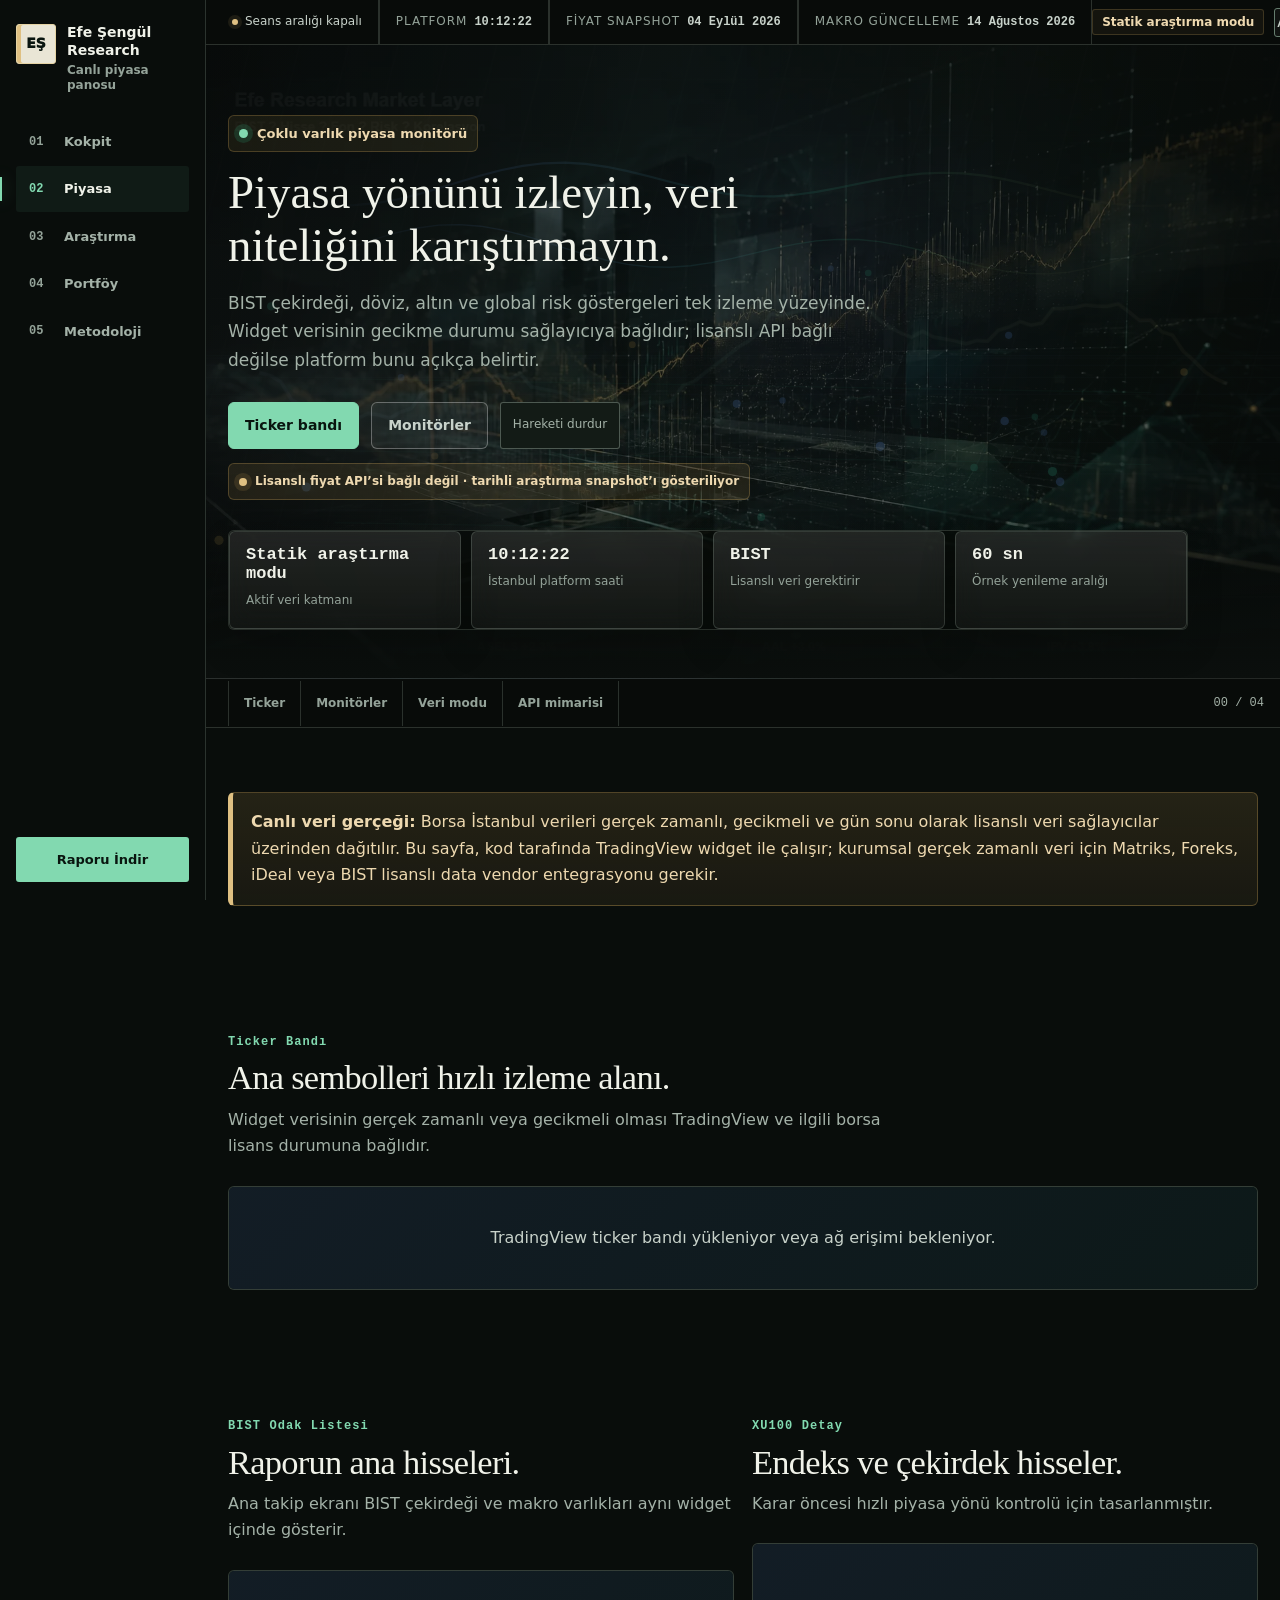
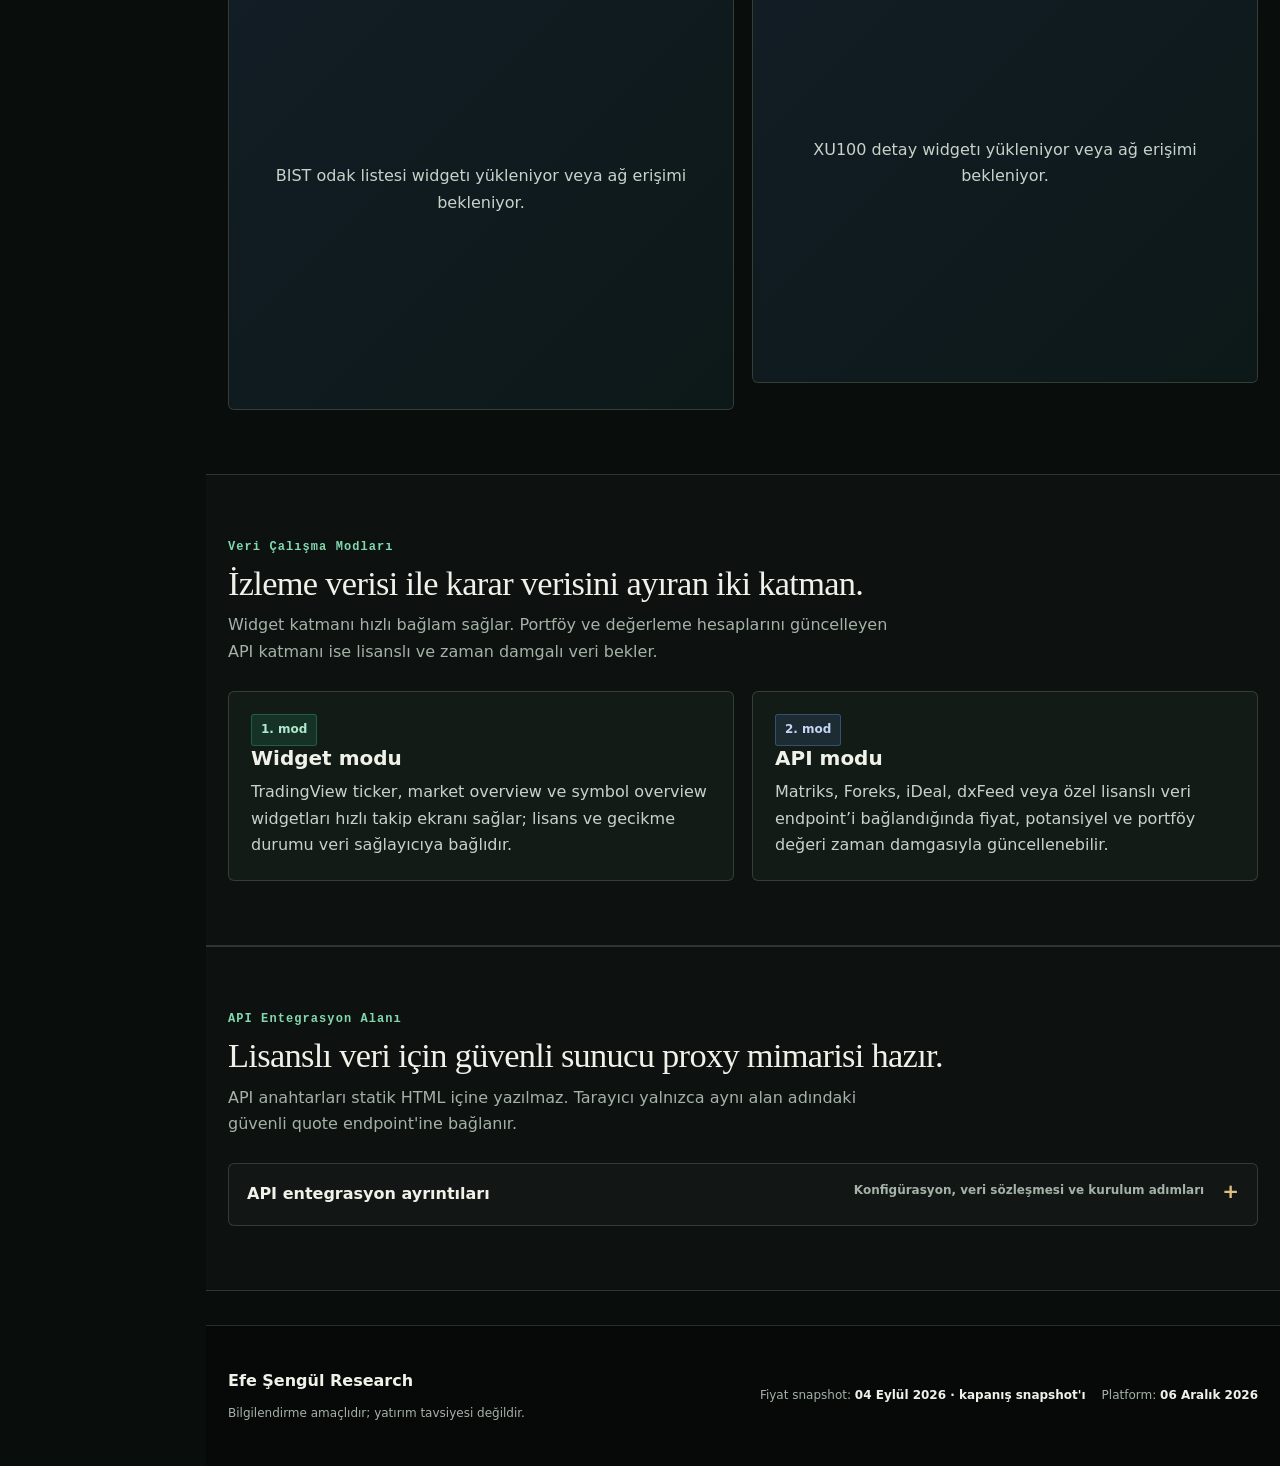
==== commit a780b8ea: "Faz 5 tamamlandı - Canvas ve medya yükünü azalt" ====
--- a/live.html
+++ b/live.html
@@ -6,14 +6,14 @@
   <meta name="theme-color" content="#080b0d">
   <title>Canlı Piyasa | Efe Şengül Research</title>
   <meta name="description" content="BIST 100, ana hisseler, USD/TRY, altın ve global teknoloji teması için TradingView widget destekli canlı piyasa ekranı.">
-  <link rel="stylesheet" href="assets/css/styles.css?v=3.4.0">
-  <link rel="stylesheet" href="assets/css/research-os.css?v=3.4.0">
+  <link rel="stylesheet" href="assets/css/styles.css?v=3.5.0">
+  <link rel="stylesheet" href="assets/css/research-os.css?v=3.5.0">
   <link rel="icon" href="assets/img/logo.svg" type="image/svg+xml">
-  <script defer src="assets/js/data.js?v=3.4.0"></script>
-  <script defer src="assets/js/finance-3d-background.js?v=3.4.0"></script>
-  <script defer src="assets/js/app.js?v=3.4.0"></script>
-  <script defer blocking="render" src="assets/js/platform-ui.js?v=3.4.0"></script>
-  <script defer src="assets/js/live-adapter.js?v=3.4.0"></script>
+  <script defer src="assets/js/data.js?v=3.5.0"></script>
+  <script defer src="assets/js/finance-3d-background.js?v=3.5.0"></script>
+  <script defer src="assets/js/app.js?v=3.5.0"></script>
+  <script defer blocking="render" src="assets/js/platform-ui.js?v=3.5.0"></script>
+  <script defer src="assets/js/live-adapter.js?v=3.5.0"></script>
 </head>
 <body data-page="live" data-scene="flow">
   <div class="market-backdrop" aria-hidden="true"></div>
@@ -76,7 +76,7 @@
         <div class="live-box compact">
           <div class="tradingview-widget-container">
             <div class="tradingview-widget-container__widget"></div>
-            <script type="text/javascript" src="https://s3.tradingview.com/external-embedding/embed-widget-ticker-tape.js" async>
+            <script type="application/json" data-widget-src="https://s3.tradingview.com/external-embedding/embed-widget-ticker-tape.js">
             {"symbols":[{"proName":"BIST:XU100","title":"BIST 100"},{"proName":"BIST:GARAN","title":"GARAN"},{"proName":"BIST:YKBNK","title":"YKBNK"},{"proName":"BIST:AKBNK","title":"AKBNK"},{"proName":"BIST:TUPRS","title":"TUPRS"},{"proName":"BIST:ASELS","title":"ASELS"},{"proName":"BIST:BIMAS","title":"BIMAS"},{"proName":"BIST:THYAO","title":"THYAO"},{"proName":"FX_IDC:USDTRY","title":"USD/TRY"},{"proName":"OANDA:XAUUSD","title":"Altın"}],"showSymbolLogo":true,"isTransparent":true,"displayMode":"adaptive","colorTheme":"dark","locale":"tr"}
             </script>
           </div>
@@ -98,7 +98,7 @@
           <div class="live-box">
             <div class="tradingview-widget-container" style="height:100%;width:100%">
               <div class="tradingview-widget-container__widget" style="height:calc(100% - 32px);width:100%"></div>
-              <script type="text/javascript" src="https://s3.tradingview.com/external-embedding/embed-widget-market-overview.js" async>
+              <script type="application/json" data-widget-src="https://s3.tradingview.com/external-embedding/embed-widget-market-overview.js">
               {"colorTheme":"dark","dateRange":"12M","showChart":true,"locale":"tr","largeChartUrl":"","isTransparent":true,"showSymbolLogo":true,"showFloatingTooltip":false,"width":"100%","height":"100%","plotLineColorGrowing":"rgba(53, 196, 159, 1)","plotLineColorFalling":"rgba(239, 102, 119, 1)","gridLineColor":"rgba(255, 255, 255, 0.06)","scaleFontColor":"rgba(203, 213, 225, 1)","belowLineFillColorGrowing":"rgba(53, 196, 159, 0.14)","belowLineFillColorFalling":"rgba(239, 102, 119, 0.12)","belowLineFillColorGrowingBottom":"rgba(53, 196, 159, 0)","belowLineFillColorFallingBottom":"rgba(239, 102, 119, 0)","symbolActiveColor":"rgba(53, 196, 159, 0.16)","tabs":[{"title":"BIST Çekirdek","symbols":[{"s":"BIST:XU100","d":"BIST 100"},{"s":"BIST:GARAN","d":"GARAN"},{"s":"BIST:YKBNK","d":"YKBNK"},{"s":"BIST:AKBNK","d":"AKBNK"},{"s":"BIST:TUPRS","d":"TUPRS"},{"s":"BIST:ASELS","d":"ASELS"},{"s":"BIST:BIMAS","d":"BIMAS"},{"s":"BIST:TCELL","d":"TCELL"},{"s":"BIST:THYAO","d":"THYAO"}]},{"title":"Makro","symbols":[{"s":"FX_IDC:USDTRY","d":"USD/TRY"},{"s":"OANDA:XAUUSD","d":"XAU/USD"},{"s":"TVC:DXY","d":"DXY"},{"s":"NASDAQ:NDX","d":"Nasdaq 100"}]}]}
               </script>
             </div>
@@ -116,7 +116,7 @@
           <div class="live-box">
             <div class="tradingview-widget-container" style="height:100%;width:100%">
               <div class="tradingview-widget-container__widget" style="height:100%;width:100%"></div>
-              <script type="text/javascript" src="https://s3.tradingview.com/external-embedding/embed-widget-symbol-overview.js" async>
+              <script type="application/json" data-widget-src="https://s3.tradingview.com/external-embedding/embed-widget-symbol-overview.js">
               {"symbols":[["BIST 100","BIST:XU100|1D"],["Garanti","BIST:GARAN|1D"],["Tüpraş","BIST:TUPRS|1D"],["Aselsan","BIST:ASELS|1D"]],"chartOnly":false,"width":"100%","height":"100%","locale":"tr","colorTheme":"dark","autosize":true,"showVolume":false,"showMA":false,"hideDateRanges":false,"hideMarketStatus":false,"hideSymbolLogo":false,"scalePosition":"right","scaleMode":"Normal","fontFamily":"Inter, sans-serif","fontSize":"10","noTimeScale":false,"valuesTracking":"1","changeMode":"price-and-percent","chartType":"area","lineWidth":2,"lineType":0,"dateRanges":["1d|1","1m|30","3m|60","12m|1D","60m|1W","all|1M"]}
               </script>
             </div>
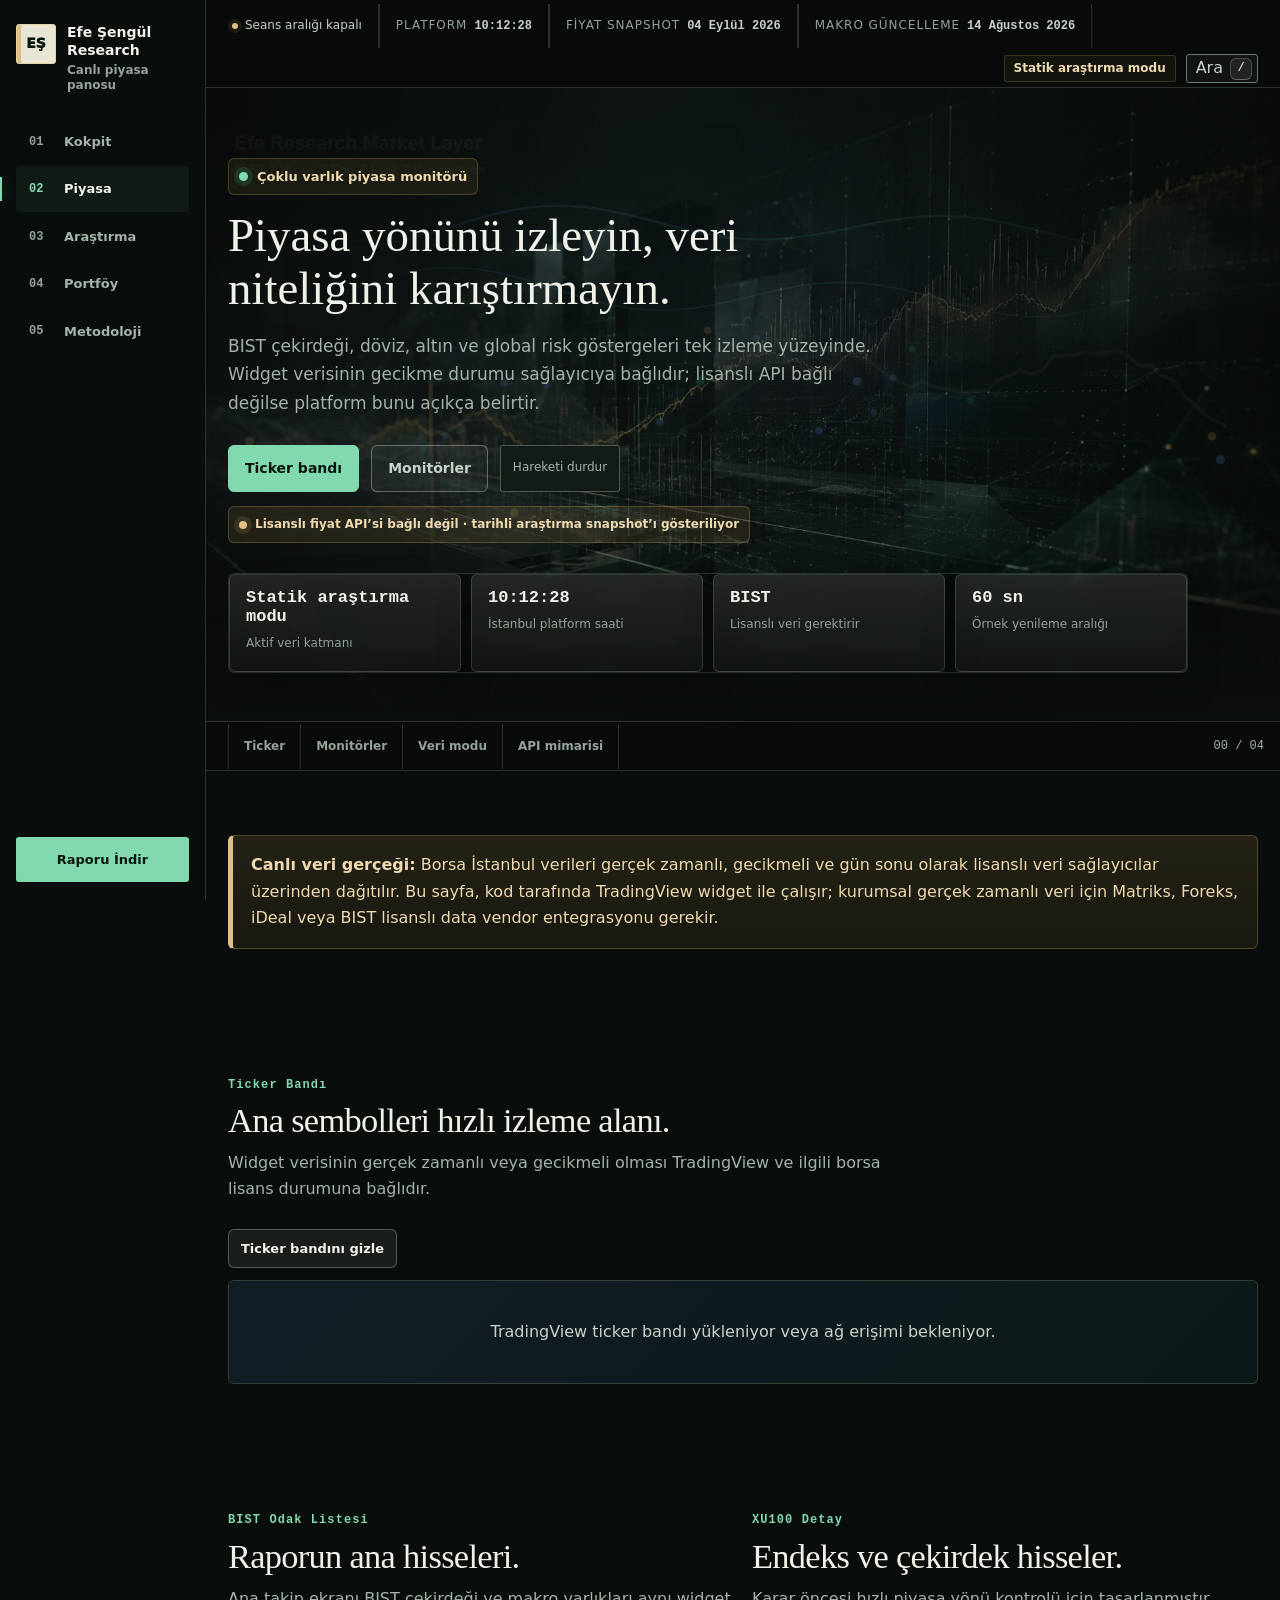
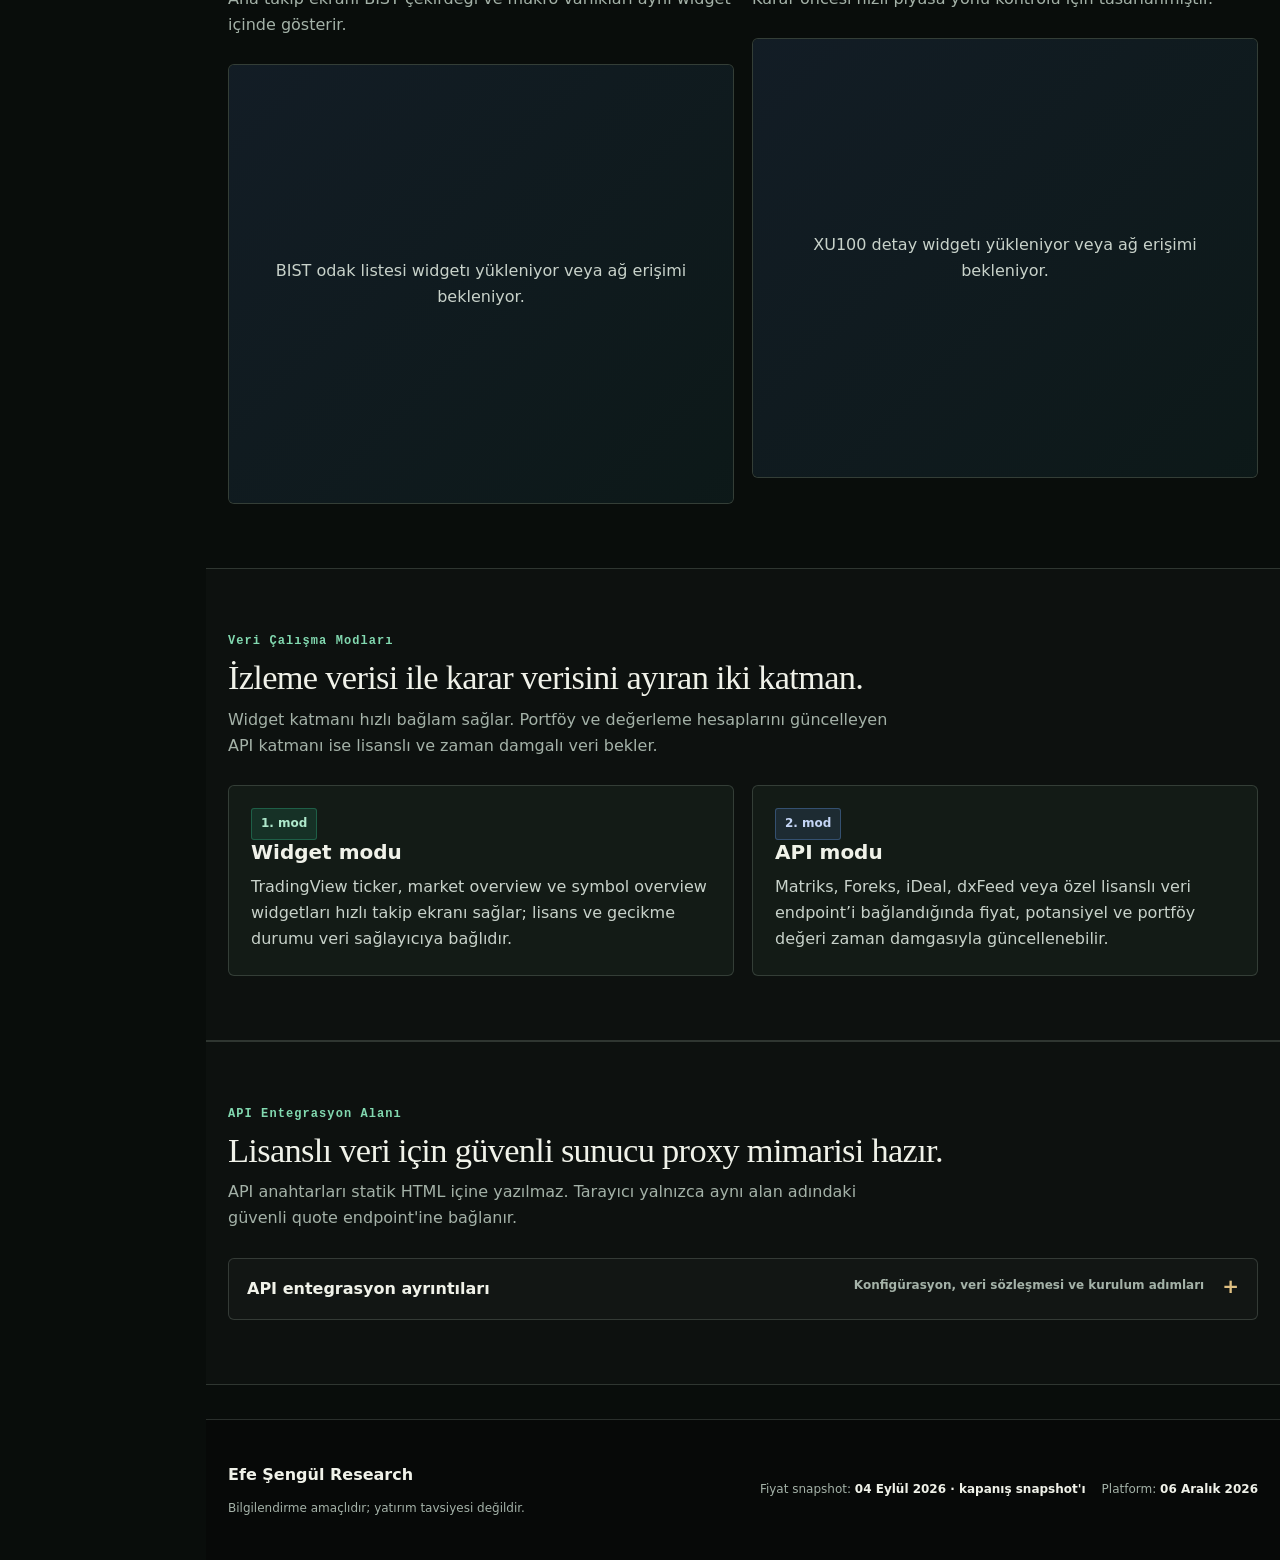
==== commit 5315494f: "Faz 6 tamamlandi ve proje dosyalari guncellendi" ====
--- a/live.html
+++ b/live.html
@@ -6,25 +6,26 @@
   <meta name="theme-color" content="#080b0d">
   <title>Canlı Piyasa | Efe Şengül Research</title>
   <meta name="description" content="BIST 100, ana hisseler, USD/TRY, altın ve global teknoloji teması için TradingView widget destekli canlı piyasa ekranı.">
-  <link rel="stylesheet" href="assets/css/styles.css?v=3.5.0">
-  <link rel="stylesheet" href="assets/css/research-os.css?v=3.5.0">
+  <link rel="stylesheet" href="assets/css/styles.css?v=3.6.0">
+  <link rel="stylesheet" href="assets/css/research-os.css?v=3.6.0">
   <link rel="icon" href="assets/img/logo.svg" type="image/svg+xml">
-  <script defer src="assets/js/data.js?v=3.5.0"></script>
-  <script defer src="assets/js/finance-3d-background.js?v=3.5.0"></script>
-  <script defer src="assets/js/app.js?v=3.5.0"></script>
-  <script defer blocking="render" src="assets/js/platform-ui.js?v=3.5.0"></script>
-  <script defer src="assets/js/live-adapter.js?v=3.5.0"></script>
+  <script defer src="assets/js/data.js?v=3.6.0"></script>
+  <script defer src="assets/js/finance-3d-background.js?v=3.6.0"></script>
+  <script defer src="assets/js/app.js?v=3.6.0"></script>
+  <script defer blocking="render" src="assets/js/platform-ui.js?v=3.6.0"></script>
+  <script defer src="assets/js/live-adapter.js?v=3.6.0"></script>
+<noscript><style>.nav-toggle,[data-open-search],.filters,.capital-control{display:none!important}@media(max-width:860px){.nav{position:relative}.links{position:static;display:flex;box-shadow:none}.nav-inner{flex-wrap:wrap}.links{flex-basis:100%}}</style></noscript>
 </head>
 <body data-page="live" data-scene="flow">
   <div class="market-backdrop" aria-hidden="true"></div>
   <a class="skip-link" href="#main">İçeriğe geç</a>
-  <nav class="nav">
+  <nav class="nav" aria-label="Ana navigasyon">
     <div class="container nav-inner">
       <a class="brand" href="index.html"><span class="brand-mark">EŞ</span><span>Efe Şengül Research<small>Canlı piyasa panosu</small></span></a>
       <button class="nav-toggle" type="button" aria-controls="site-links" aria-expanded="false" aria-label="Menüyü aç"><span></span></button>
       <div class="links" id="site-links">
         <a href="index.html">Kokpit</a>
-        <a class="active" href="live.html">Piyasa</a>
+        <a class="active" aria-current="page" href="live.html">Piyasa</a>
         <a href="report.html">Araştırma</a>
         <a href="portfolio.html">Portföy</a>
         <a href="methodology.html">Metodoloji</a>
@@ -34,7 +35,7 @@
   </nav>
 
   <header class="hero page-hero">
-    <video class="hero-video" muted loop playsinline preload="none" poster="assets/img/finance-depth-poster.webp">
+    <video aria-hidden="true" class="hero-video" muted loop playsinline preload="none" poster="assets/img/finance-depth-poster.webp">
       <source src="assets/video/market-motion.webm" type="video/webm">
     </video>
     <div class="container">
@@ -54,8 +55,8 @@
     </div>
   </header>
 
-  <main id="main">
-    <div class="page-tabs-wrap" aria-label="Piyasa ekranı bölümleri">
+  <main id="main" tabindex="-1">
+    <div class="page-tabs-wrap" role="navigation" aria-label="Piyasa ekranı bölümleri">
       <div class="container page-tabs"><a href="#ticker">Ticker</a><a href="#monitor">Monitörler</a><a href="#modes">Veri modu</a><a href="#api">API mimarisi</a></div>
     </div>
     <section>
--- a/assets/css/research-os.css
+++ b/assets/css/research-os.css
@@ -516,12 +516,52 @@
 .command-input-row,.command-meta,.command-result{border-color:var(--os-line)}
 .command-input-row:focus-within{box-shadow:inset 0 -2px 0 var(--color-focus)}
 .command-result:hover,.command-result.is-selected{background:rgba(114,214,166,.06)}
+.command-result:focus-visible{outline-offset:-3px}
 .result-code{border-radius:var(--radius-xs);color:var(--os-green);background:rgba(114,214,166,.08)}
 .icon-button{border-radius:var(--radius-xs)}
 
 .credibility-band{border-color:var(--os-line);background:#101511}
 .credibility-points>div{border-color:var(--os-line);border-radius:var(--radius-xs);background:#0b0f0d}
 .footer{border-color:var(--os-line);background:#070908}
+
+/* Phase 6: keyboard controls share the same visible focus and scroll clearance. */
+.skip-link{top:0;transform:translateY(-110%)}
+.skip-link:focus{top:14px;transform:none}
+.os-briefing-meta span{color:var(--color-text-muted)}
+.os-briefing{background:rgba(9,13,11,.88)}
+.ticker-toggle{margin-bottom:12px}
+.ticker-toggle:disabled{color:var(--color-text-muted);cursor:default}
+html{scroll-padding-top:calc(var(--shell-sticky-offset) + var(--tabs-h) + var(--space-4))}
+:is(.table-tools input,.command-input-row input,.capital-input input):focus-visible{
+  outline:2px solid var(--color-focus);
+  outline-offset:-3px;
+}
+.table-wrap:focus-visible{outline-offset:-3px}
+th.sortable{padding:0;cursor:default}
+th.sortable::after,th.sortable[data-sort]::after{content:none}
+.table-sort{position:relative;display:block;width:100%;min-height:44px;padding:13px 28px 13px 14px;border:0;background:transparent;color:inherit;text-align:inherit;font:inherit;letter-spacing:inherit;cursor:pointer}
+.table-sort::after{content:"↕";position:absolute;right:10px;color:var(--muted-2)}
+th[data-sort="asc"] .table-sort::after{content:"↑";color:var(--green)}
+th[data-sort="desc"] .table-sort::after{content:"↓";color:var(--green)}
+.table-sort:focus-visible{outline-offset:-3px}
+.table-tools{position:sticky;left:0;max-width:100%}
+.table-tools>div{flex-wrap:wrap}
+.table-tools b{white-space:normal}
+.table-tools [data-row-count]{white-space:normal}
+.command-shell{display:flex;flex-direction:column;max-height:calc(100dvh - 52px)}
+.command-results{min-height:0}
+.command-input-row,.command-meta{flex-shrink:0}
+.command-meta{gap:12px;flex-wrap:wrap}
+.result-copy b,.result-copy small{white-space:normal;overflow-wrap:anywhere}
+.capital-presets{flex-wrap:wrap}
+.market-rail-inner{flex-wrap:wrap;overflow:visible;row-gap:6px;padding-block:4px}
+.rail-feed{white-space:normal}
+.rail-search{flex-shrink:0}
+.os-tape-item em{visibility:visible;clip-path:inset(50%);width:1px;height:1px;overflow:hidden}
+@media (min-width:861px) and (max-width:1120px){
+  .nav .nav-inner{flex-wrap:wrap}
+  .links{flex-wrap:wrap}
+}
 
 @media (max-width:1300px) and (min-width:1121px){
   :root{--os-sidebar:206px}
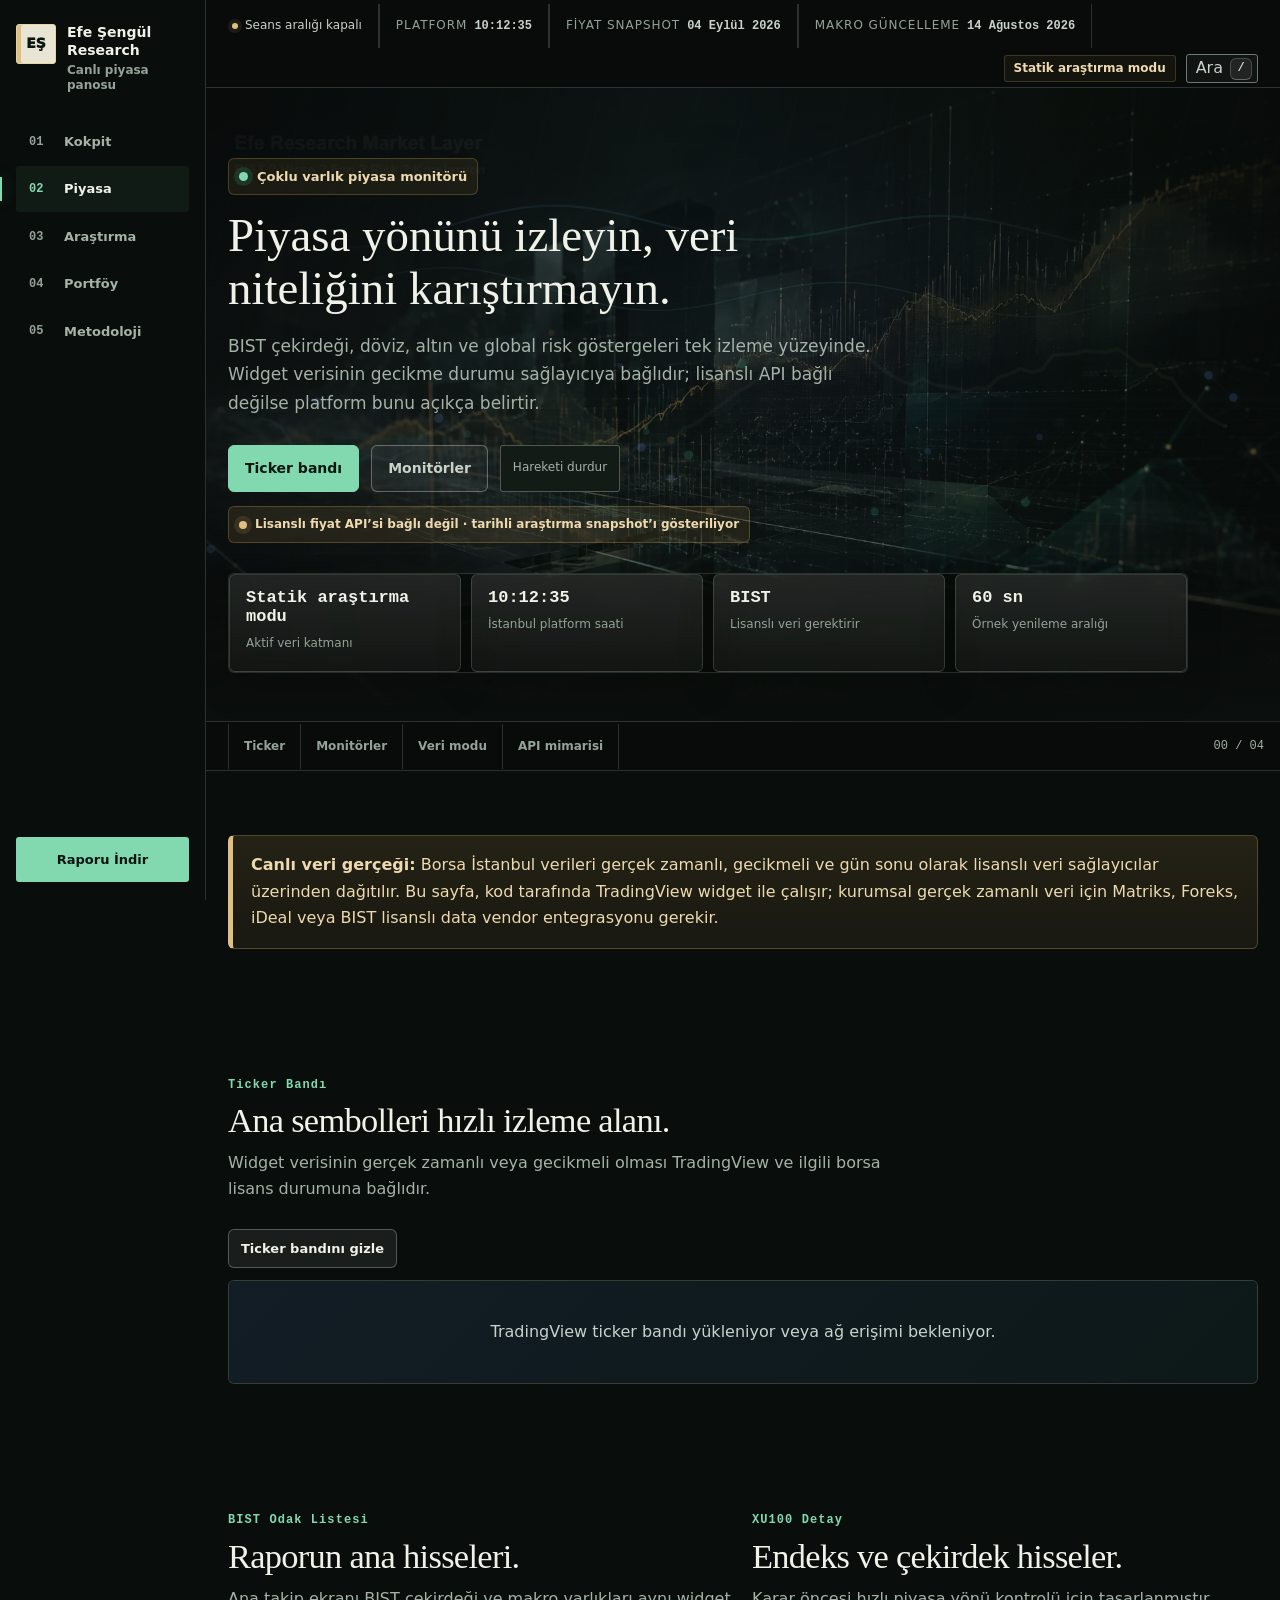
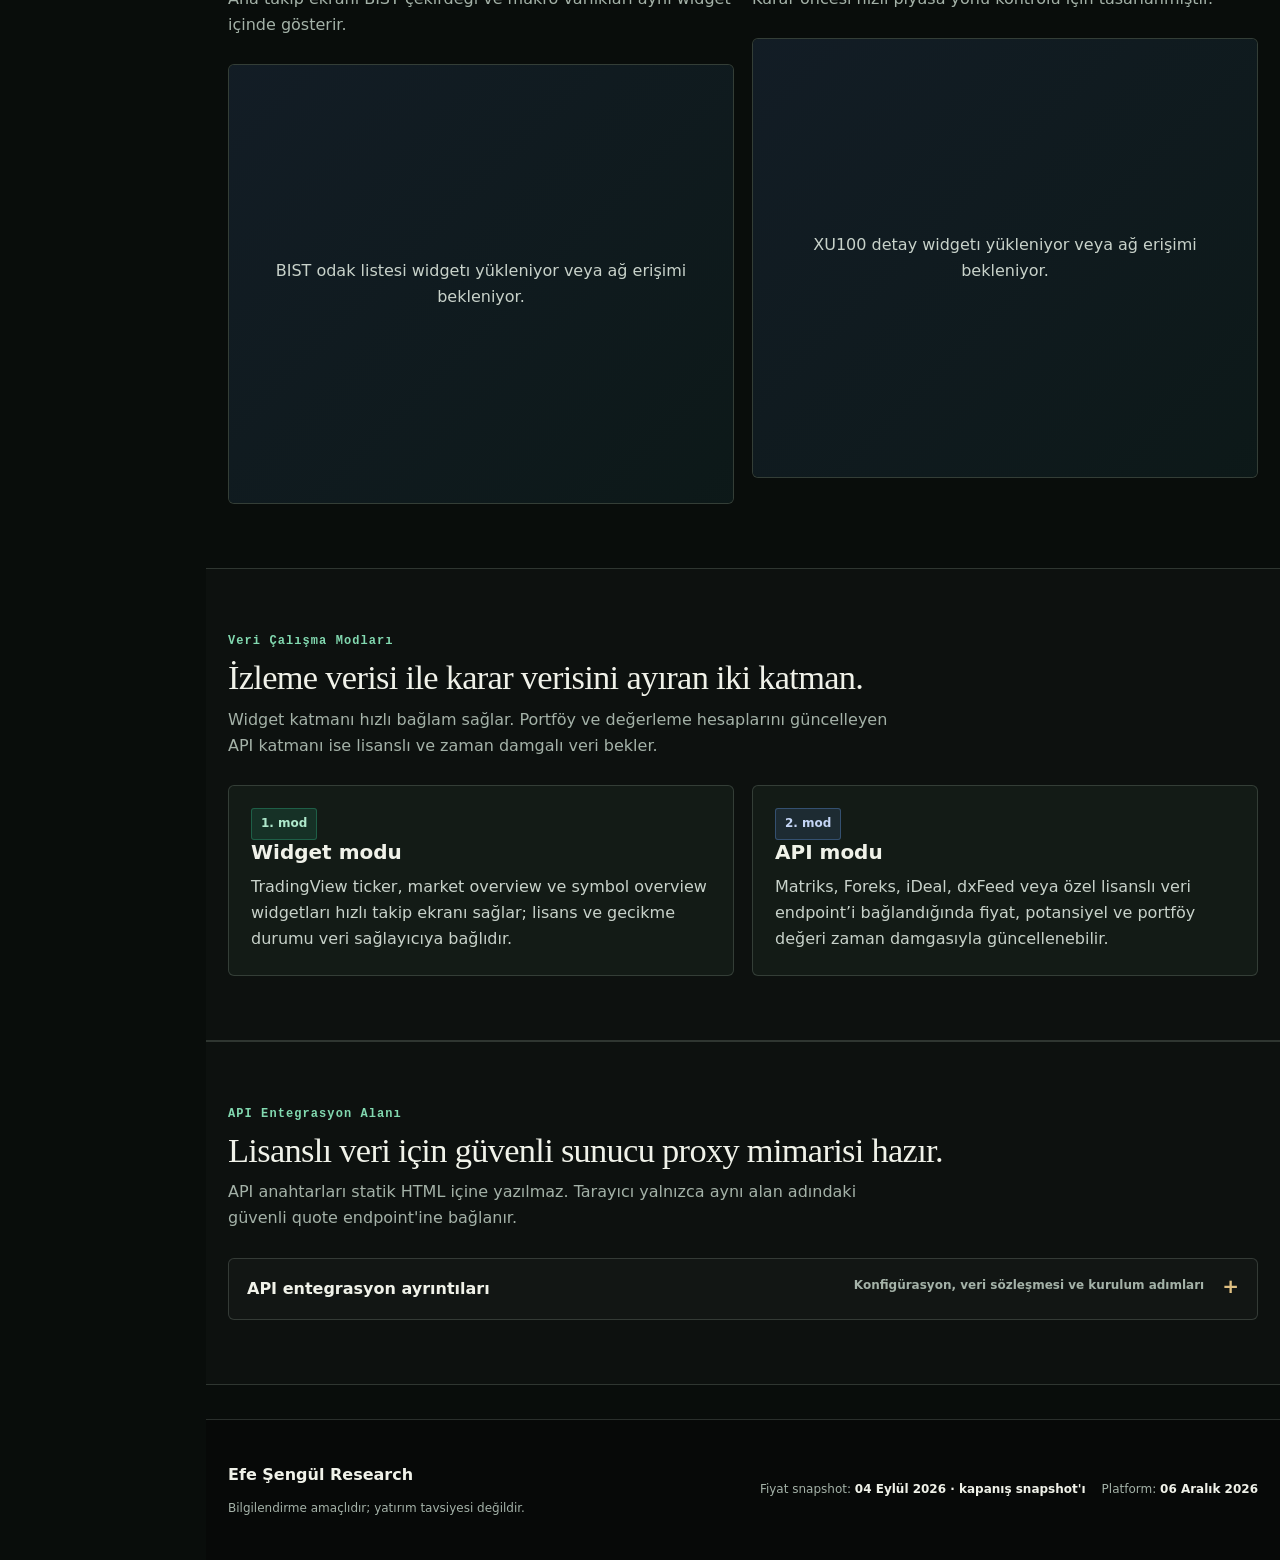
==== commit c0f5540c: "Faz 7 tamamlandı - Ortak hareket ve test yapılarını sadeleştir" ====
--- a/live.html
+++ b/live.html
@@ -6,14 +6,14 @@
   <meta name="theme-color" content="#080b0d">
   <title>Canlı Piyasa | Efe Şengül Research</title>
   <meta name="description" content="BIST 100, ana hisseler, USD/TRY, altın ve global teknoloji teması için TradingView widget destekli canlı piyasa ekranı.">
-  <link rel="stylesheet" href="assets/css/styles.css?v=3.6.0">
-  <link rel="stylesheet" href="assets/css/research-os.css?v=3.6.0">
+  <link rel="stylesheet" href="assets/css/styles.css?v=3.7.0">
+  <link rel="stylesheet" href="assets/css/research-os.css?v=3.7.0">
   <link rel="icon" href="assets/img/logo.svg" type="image/svg+xml">
-  <script defer src="assets/js/data.js?v=3.6.0"></script>
-  <script defer src="assets/js/finance-3d-background.js?v=3.6.0"></script>
-  <script defer src="assets/js/app.js?v=3.6.0"></script>
-  <script defer blocking="render" src="assets/js/platform-ui.js?v=3.6.0"></script>
-  <script defer src="assets/js/live-adapter.js?v=3.6.0"></script>
+  <script defer src="assets/js/data.js?v=3.7.0"></script>
+  <script defer src="assets/js/finance-3d-background.js?v=3.7.0"></script>
+  <script defer src="assets/js/app.js?v=3.7.0"></script>
+  <script defer blocking="render" src="assets/js/platform-ui.js?v=3.7.0"></script>
+  <script defer src="assets/js/live-adapter.js?v=3.7.0"></script>
 <noscript><style>.nav-toggle,[data-open-search],.filters,.capital-control{display:none!important}@media(max-width:860px){.nav{position:relative}.links{position:static;display:flex;box-shadow:none}.nav-inner{flex-wrap:wrap}.links{flex-basis:100%}}</style></noscript>
 </head>
 <body data-page="live" data-scene="flow">
--- a/assets/css/research-os.css
+++ b/assets/css/research-os.css
@@ -516,7 +516,6 @@
 .command-input-row,.command-meta,.command-result{border-color:var(--os-line)}
 .command-input-row:focus-within{box-shadow:inset 0 -2px 0 var(--color-focus)}
 .command-result:hover,.command-result.is-selected{background:rgba(114,214,166,.06)}
-.command-result:focus-visible{outline-offset:-3px}
 .result-code{border-radius:var(--radius-xs);color:var(--os-green);background:rgba(114,214,166,.08)}
 .icon-button{border-radius:var(--radius-xs)}
 
@@ -536,14 +535,13 @@
   outline:2px solid var(--color-focus);
   outline-offset:-3px;
 }
-.table-wrap:focus-visible{outline-offset:-3px}
+.command-result:focus-visible,.table-wrap:focus-visible,.table-sort:focus-visible{outline-offset:-3px}
 th.sortable{padding:0;cursor:default}
 th.sortable::after,th.sortable[data-sort]::after{content:none}
 .table-sort{position:relative;display:block;width:100%;min-height:44px;padding:13px 28px 13px 14px;border:0;background:transparent;color:inherit;text-align:inherit;font:inherit;letter-spacing:inherit;cursor:pointer}
 .table-sort::after{content:"↕";position:absolute;right:10px;color:var(--muted-2)}
 th[data-sort="asc"] .table-sort::after{content:"↑";color:var(--green)}
 th[data-sort="desc"] .table-sort::after{content:"↓";color:var(--green)}
-.table-sort:focus-visible{outline-offset:-3px}
 .table-tools{position:sticky;left:0;max-width:100%}
 .table-tools>div{flex-wrap:wrap}
 .table-tools b{white-space:normal}
@@ -670,7 +668,6 @@
 
 @media (prefers-reduced-motion:reduce){
   .os-line{stroke-dasharray:none}
-  .card:hover,.module-card:hover,.valuation-card:hover,.btn:hover,.btn.primary:hover{transform:none}
 }
 
 /* Phase 2: a static, complete narrative enhanced with one sticky evidence panel. */
@@ -782,7 +779,7 @@
 tbody tr:focus-within td,tbody tr:active td{background:var(--color-surface-high)}
 tbody tr:focus-within td:first-child{box-shadow:inset 3px 0 var(--color-reference)}
 th.sortable:focus-visible{outline:2px solid var(--color-reference);outline-offset:-3px}
-@media (hover:none),(pointer:coarse){
+@media (prefers-reduced-motion:reduce),(hover:none),(pointer:coarse){
   .card:hover,.module-card:hover,.valuation-card:hover,.btn:hover,.btn.primary:hover{transform:none}
 }
 @media (hover:hover) and (pointer:fine){
